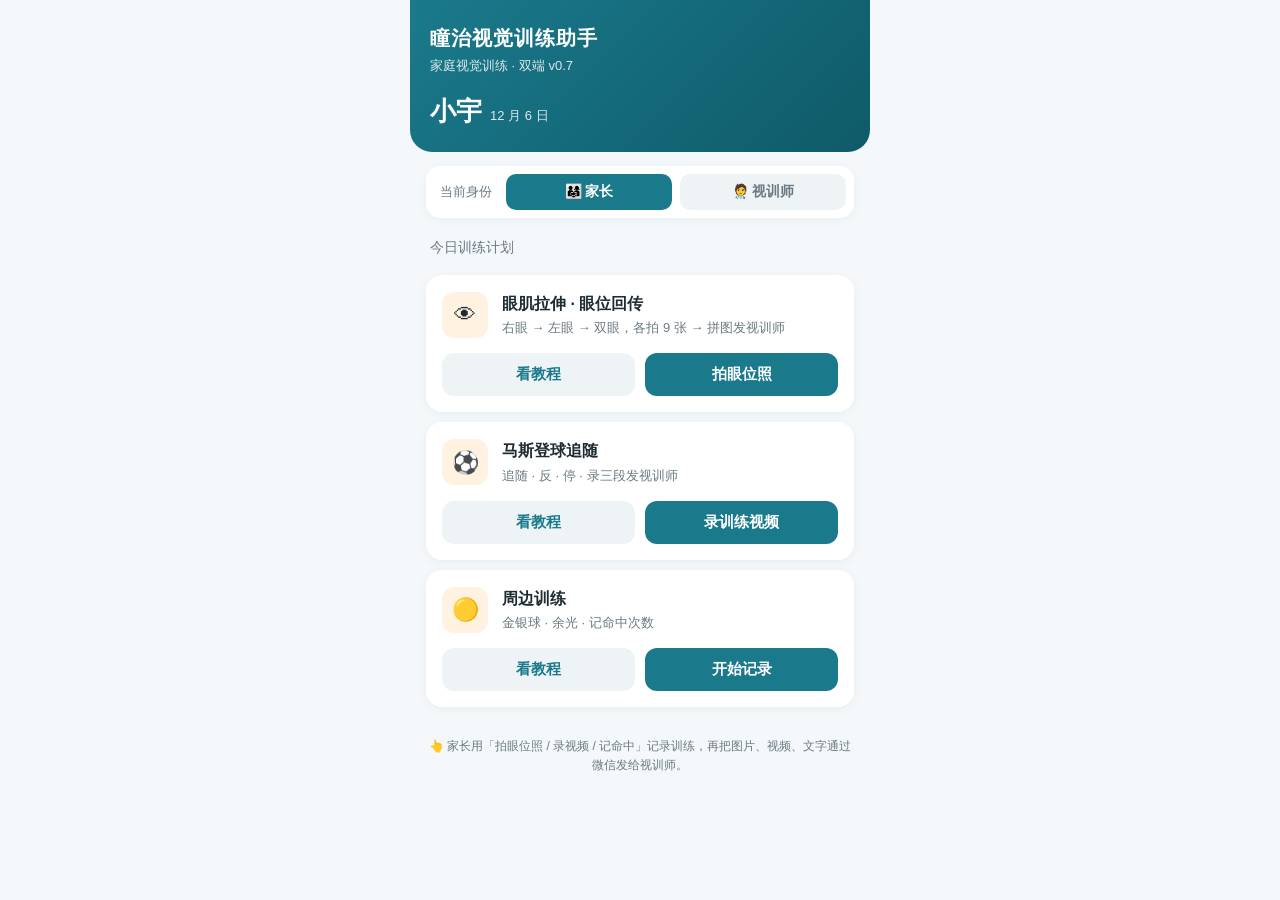
==== index.html @ 0cf76129 "改名：明眸训练 → 瞳治视觉训练助手" ====
<!DOCTYPE html>
<html lang="zh-CN">
<head>
<meta charset="UTF-8">
<meta name="viewport" content="width=device-width, initial-scale=1.0, viewport-fit=cover">
<title>瞳治视觉训练助手 · 家庭视觉训练</title>
<style>
  /* ============ 全局 ============ */
  :root{
    --bg:#f4f8fa; --card:#fff; --primary:#1a7a8c; --primary-dark:#0f5a68;
    --accent:#f2a33c; --success:#2e9e6b; --bad:#e05a4f; --text:#1f2d33;
    --muted:#6b7a82; --line:#e3ebef;
  }
  *{ box-sizing:border-box; -webkit-tap-highlight-color:transparent; }
  html,body{ margin:0; padding:0; }
  body{
    font-family:-apple-system,BlinkMacSystemFont,"PingFang SC","Microsoft YaHei","Segoe UI",sans-serif;
    background:var(--bg); color:var(--text); line-height:1.6;
  }
  #app{ max-width:460px; margin:0 auto; min-height:100vh; position:relative; background:var(--bg); }
  .screen{ display:none; padding:0 0 40px; }
  .screen.active{ display:block; animation:fadeIn .25s ease; }
  @keyframes fadeIn{ from{opacity:0; transform:translateY(6px);} to{opacity:1; transform:none;} }

  /* ============ 顶部栏 ============ */
  .topbar{
    background:linear-gradient(135deg,var(--primary),var(--primary-dark));
    color:#fff; padding:22px 20px 20px; border-radius:0 0 22px 22px;
  }
  .topbar .back{ display:inline-block; margin-bottom:10px; font-size:14px; opacity:.9; cursor:pointer; }
  .topbar .brand{ font-size:20px; font-weight:700; letter-spacing:1px; }
  .topbar .sub{ font-size:13px; opacity:.85; margin-top:2px; }
  .topbar .child{ margin-top:14px; display:flex; align-items:baseline; gap:8px; }
  .topbar .child .name{ font-size:26px; font-weight:700; }
  .topbar .child .date{ font-size:13px; opacity:.85; }

  /* ============ 计划卡片 ============ */
  .section-title{ padding:18px 20px 6px; font-size:14px; color:var(--muted); }
  .plan-card{
    background:var(--card); margin:10px 16px; border-radius:16px; padding:16px;
    box-shadow:0 2px 10px rgba(20,60,80,.06);
  }
  .plan-card .row1{ display:flex; align-items:center; gap:14px; }
  .plan-card .icon{
    width:46px; height:46px; border-radius:12px; background:#fff2e0;
    display:flex; align-items:center; justify-content:center; font-size:22px; flex-shrink:0;
  }
  .plan-card .info{ flex:1; }
  .plan-card .info .title{ font-size:16px; font-weight:600; }
  .plan-card .info .meta{ font-size:13px; color:var(--muted); margin-top:2px; }
  .tag-lock{ font-size:12px; color:var(--muted); }
  .plan-actions{ display:flex; gap:10px; margin-top:14px; }
  .pa-btn{ flex:1; border:none; border-radius:12px; padding:12px 0; font-size:15px; font-weight:600; cursor:pointer; }
  .pa-btn.ghost{ background:#eef4f6; color:var(--primary); }
  .pa-btn.primary{ background:var(--primary); color:#fff; }
  .pa-btn:active{ transform:scale(.98); }

  /* ============ 通用大按钮 ============ */
  .big-btn{
    display:block; width:calc(100% - 32px); margin:16px 16px 0;
    border:none; border-radius:16px; padding:16px; font-size:17px; font-weight:700; color:#fff;
    background:linear-gradient(135deg,var(--primary),var(--primary-dark)); cursor:pointer;
  }
  .big-btn:active{ transform:scale(.99); }
  .big-btn:disabled{ background:#c6d4da; }
  .big-btn.ghost{ background:#fff; color:var(--primary); border:1px solid var(--primary); }

  /* ============ 内容块 ============ */
  .block{ background:var(--card); margin:12px 16px; border-radius:16px; padding:16px 18px; box-shadow:0 2px 10px rgba(20,60,80,.06); }
  .block h3{ margin:0 0 10px; font-size:15px; }
  .block ol, .block ul{ margin:0; padding-left:20px; }
  .block li{ font-size:14px; margin-bottom:8px; }
  .block .tip{ font-size:13px; color:var(--muted); background:#f7fafb; border-radius:10px; padding:10px 12px; margin-top:8px; }

  /* ============ 阶段切换（单眼 / 双眼） ============ */
  .stage-tabs{ display:flex; gap:8px; padding:12px 16px 0; }
  .stage-tab{ flex:1; border:none; border-radius:12px; padding:11px 0; font-size:15px; font-weight:600; cursor:pointer; background:#eef4f6; color:var(--muted); }
  .stage-tab.active{ background:var(--primary); color:#fff; }

  /* ============ 拍照九宫格 ============ */
  .photo-grid{ display:grid; grid-template-columns:repeat(3,1fr); gap:8px; padding:0 16px; margin-top:12px; }
  .photo-cell{
    position:relative; aspect-ratio:1/1; border-radius:12px; border:2px dashed #c7d7dd;
    background:#fff; display:flex; align-items:center; justify-content:center; cursor:pointer; overflow:hidden;
  }
  .photo-grid.wide .photo-cell{ aspect-ratio:4/3; }   /* 双眼：长方形格子 */
  .photo-cell .pc-dir{
    position:absolute; top:0; left:0; right:0; z-index:2;
    background:rgba(26,122,140,.85); color:#fff; font-size:12px; font-weight:700; text-align:center; padding:3px 0;
  }
  .photo-cell .pc-body{ width:100%; height:100%; display:flex; flex-direction:column; align-items:center; justify-content:center; gap:2px; }
  .photo-cell .pc-add{ font-size:30px; color:var(--muted); }
  .photo-cell .pc-hint{ font-size:11px; color:var(--muted); }
  .photo-cell img{ position:absolute; inset:0; width:100%; height:100%; object-fit:cover; }
  .photo-cell.filled{ border-style:solid; border-color:var(--success); }

  .photo-status{ text-align:center; font-size:13px; color:var(--muted); margin-top:12px; }
  .clear-btn{ display:block; margin:8px auto 0; border:none; background:none; color:var(--muted); font-size:13px; cursor:pointer; text-decoration:underline; }

  /* ============ 结果页 ============ */
  .result-wrap{ padding:0 16px; }
  .result-img{ display:block; width:100%; border-radius:16px; box-shadow:0 4px 20px rgba(20,60,80,.15); }
  .result-hint{ margin:12px 16px 0; background:#fff7e8; border:1px solid var(--accent); color:#8a5a12; font-size:14px; font-weight:600; border-radius:12px; padding:12px 14px; text-align:center; }
  .share-row{ display:flex; gap:10px; padding:0 16px; margin-top:14px; }
  .share-btn{ flex:1; border:none; border-radius:14px; padding:14px 0; font-size:16px; font-weight:700; cursor:pointer; color:#fff; }
  .share-btn.save{ background:var(--success); }
  .share-btn.share{ background:var(--primary); }
  .share-btn:active{ transform:scale(.97); }

  .footnote{ text-align:center; font-size:12px; color:var(--muted); padding:20px 16px 0; }

  /* ============ 身份切换 ============ */
  .role-bar{ display:flex; align-items:center; gap:8px; margin:14px 16px 0; background:var(--card); border-radius:14px; padding:8px; box-shadow:0 2px 10px rgba(20,60,80,.06); }
  .role-bar .lbl{ font-size:13px; color:var(--muted); padding:0 6px; white-space:nowrap; }
  .role-bar button{ flex:1; border:none; border-radius:10px; padding:9px 0; font-size:14px; font-weight:600; cursor:pointer; background:#eef4f6; color:var(--muted); }
  .role-bar button.active{ background:var(--primary); color:#fff; }

  /* ============ 指导视频 ============ */
  .video-list{ display:flex; flex-direction:column; gap:10px; }
  .video-item{ border:1px solid var(--line); border-radius:12px; overflow:hidden; background:#fff; }
  .video-item video{ display:block; width:100%; max-height:240px; background:#000; }
  .video-item .v-meta{ display:flex; align-items:center; justify-content:space-between; gap:8px; padding:8px 12px; font-size:13px; color:var(--muted); }
  .video-item .v-meta span{ overflow:hidden; text-overflow:ellipsis; white-space:nowrap; }
  .video-item .v-del{ flex-shrink:0; border:none; background:none; color:var(--bad); cursor:pointer; font-size:13px; }
  .video-empty{ font-size:13px; color:var(--muted); text-align:center; padding:6px 0; }
  .video-add-row{ display:flex; gap:8px; margin-top:12px; }
  .small-btn{ flex:1; border:none; border-radius:12px; padding:11px 0; font-size:14px; font-weight:600; cursor:pointer; }
  .small-btn.ghost{ background:#eef4f6; color:var(--primary); }
  .small-btn.primary{ background:var(--primary); color:#fff; }
  .small-btn:active{ transform:scale(.98); }

  /* ============ 马斯登球 · 录训练视频 ============ */
  .rec-card{ background:var(--card); margin:12px 16px; border-radius:18px; padding:16px; box-shadow:0 2px 10px rgba(20,60,80,.06); }
  .rec-head{ display:flex; align-items:center; gap:10px; margin-bottom:4px; }
  .rec-num{ width:30px; height:30px; border-radius:50%; background:var(--primary); color:#fff; display:flex; align-items:center; justify-content:center; font-weight:700; font-size:15px; flex-shrink:0; }
  .rec-title{ font-size:17px; font-weight:700; }
  .rec-desc{ font-size:13px; color:var(--muted); margin-bottom:12px; padding-left:40px; }
  .rec-slot{ position:relative; border-radius:14px; overflow:hidden; min-height:170px; background:#eef4f6; display:flex; align-items:center; justify-content:center; }
  .rec-empty{ text-align:center; color:var(--muted); cursor:pointer; padding:28px 20px; width:100%; }
  .rec-empty .ic{ font-size:40px; line-height:1; }
  .rec-empty .t{ font-size:14px; font-weight:600; color:var(--primary); margin-top:8px; }
  .rec-slot video{ display:block; width:100%; max-height:250px; background:#000; }
  .rec-actions{ display:flex; gap:8px; margin-top:10px; }
  .rec-re, .rec-save{ flex:1; border:1px solid var(--line); background:#fff; color:var(--primary); border-radius:12px; padding:10px 0; font-size:14px; font-weight:600; cursor:pointer; }
  .rec-save{ color:var(--success); border-color:var(--success); }

  /* ============ 周边训练 · 记录 ============ */
  .per-date{ text-align:center; padding:18px 16px 2px; display:flex; flex-direction:column; align-items:center; gap:6px; }
  .per-date label{ font-size:13px; color:var(--muted); }
  .per-date-input{ border:1px solid var(--line); border-radius:12px; padding:10px 14px; font-size:15px; color:var(--text); background:var(--card); text-align:center; }
  .per-stats{ display:flex; gap:10px; padding:10px 16px 0; }
  .per-stats > div{ flex:1; background:var(--card); border-radius:16px; padding:18px 8px; text-align:center; box-shadow:0 2px 10px rgba(20,60,80,.06); }
  .per-num{ font-size:38px; font-weight:800; line-height:1.1; }
  .per-hit .per-num{ color:var(--success); }
  .per-total .per-num{ color:var(--primary); }
  .per-rate .per-num{ color:var(--accent); }
  .per-label{ font-size:12px; color:var(--muted); margin-top:4px; }
  .per-btns{ display:flex; gap:10px; padding:0 16px; margin-top:14px; }
  .per-btn{ flex:1; border:none; border-radius:16px; padding:18px 0; font-size:18px; font-weight:700; color:#fff; cursor:pointer; }
  .per-btn.hit{ background:var(--success); }
  .per-btn.miss{ background:var(--bad); }
  .per-btn:active{ transform:scale(.98); }
  .per-actions{ display:flex; justify-content:center; gap:24px; margin-top:14px; }
  .per-actions button{ border:none; background:none; color:var(--muted); font-size:14px; cursor:pointer; text-decoration:underline; }

  /* ============ 视训师端 ============ */
  .empty-hint{ text-align:center; font-size:13px; color:var(--muted); padding:20px 16px; }
  .chev{ font-size:22px; color:var(--muted); }
  .rx-check{ display:flex; align-items:center; gap:8px; font-size:15px; font-weight:600; cursor:pointer; }
  .rx-check input{ width:18px; height:18px; }
  .rx-param{ width:100%; margin-top:10px; border:1px solid var(--line); border-radius:10px; padding:10px 12px; font-size:14px; color:var(--text); background:#f7fafb; }
  .rx-note{ width:100%; min-height:70px; border:1px solid var(--line); border-radius:10px; padding:10px 12px; font-size:14px; color:var(--text); background:#f7fafb; resize:vertical; font-family:inherit; }
  .rx-preview{ white-space:pre-wrap; font-size:14px; line-height:1.7; background:#f7fafb; border-radius:10px; padding:12px; color:var(--text); }
</style>
</head>
<body>
<div id="app">

  <!-- ========== 1. 首页 / 今日计划 ========== -->
  <section id="screen-home" class="screen active">
    <div class="topbar">
      <div class="brand">瞳治视觉训练助手</div>
      <div class="sub">家庭视觉训练 · 双端 v0.7</div>
      <div class="child">
        <span class="name" id="childName">小宇</span>
        <span class="date" id="todayDate"></span>
      </div>
    </div>

    <div class="role-bar">
      <span class="lbl">当前身份</span>
      <button data-role="parent" class="active">👨‍👩‍👧 家长</button>
      <button data-role="trainer">🧑‍⚕️ 视训师</button>
    </div>

    <div id="parentHome">
      <div class="section-title">今日训练计划</div>

    <div class="plan-card">
      <div class="row1">
        <div class="icon">👁</div>
        <div class="info">
          <div class="title">眼肌拉伸 · 眼位回传</div>
          <div class="meta">右眼 → 左眼 → 双眼，各拍 9 张 → 拼图发视训师</div>
        </div>
      </div>
      <div class="plan-actions">
        <button class="pa-btn ghost" id="goTutorial">看教程</button>
        <button class="pa-btn primary" id="goPhoto">拍眼位照</button>
      </div>
    </div>

    <div class="plan-card">
      <div class="row1">
        <div class="icon">⚽</div>
        <div class="info">
          <div class="title">马斯登球追随</div>
          <div class="meta">追随 · 反 · 停 · 录三段发视训师</div>
        </div>
      </div>
      <div class="plan-actions">
        <button class="pa-btn ghost" id="goMarsdenTutorial">看教程</button>
        <button class="pa-btn primary" id="goMarsdenRecord">录训练视频</button>
      </div>
    </div>

    <div class="plan-card">
      <div class="row1">
        <div class="icon">🟡</div>
        <div class="info">
          <div class="title">周边训练</div>
          <div class="meta">金银球 · 余光 · 记命中次数</div>
        </div>
      </div>
      <div class="plan-actions">
        <button class="pa-btn ghost" id="goPeripheralTutorial">看教程</button>
        <button class="pa-btn primary" id="goPeripheralRecord">开始记录</button>
      </div>
    </div>

    <div class="footnote">👆 家长用「拍眼位照 / 录视频 / 记命中」记录训练，再把图片、视频、文字通过微信发给视训师。</div>
    </div>

    <div id="trainerHome" style="display:none">
      <div class="section-title">我的孩子</div>
      <div id="childrenList"></div>
      <button class="big-btn" id="addChildBtn">＋ 添加孩子</button>
      <div class="footnote">指导视频在各训练项目的「看教程」里上传（仅本机演示）；家长的回传内容目前通过微信发送，这里暂不支持在线查看。</div>
    </div>
  </section>

  <!-- ========== 2. 图文教程页 ========== -->
  <section id="screen-tutorial" class="screen">
    <div class="topbar">
      <div class="back" onclick="showScreen('screen-home')">← 返回</div>
      <div class="brand">眼肌拉伸 · 图文教程</div>
      <div class="sub">家长自己带练，跟着做就行</div>
    </div>

    <div class="block">
      <h3>🎯 准备工具</h3>
      <ul>
        <li>一个注视物：<b>沃夫棒最佳</b>（也可用铅笔、棒棒糖代替）</li>
        <li>孩子坐在椅子上，一只手放在耳朵上（固定头部）</li>
      </ul>
    </div>

    <div class="block">
      <h3>📋 怎么练</h3>
      <ol>
        <li>家长拿注视物，从近处<b>慢慢向外移</b>，找到孩子<b>能看到的最远位置（极限）</b></li>
        <li>让孩子盯住注视物 <b>5 秒</b>，再用食指<b>点击</b>它</li>
        <li>8 个方位：上 → 下 → 左 → 右 → 左上 → 左下 → 右上 → 右下</li>
        <li>另加「<b>正视</b>」：眼睛自然看<b>正前方</b>（这张是基准）</li>
      </ol>
    </div>

    <div class="block">
      <h3>📷 怎么拍眼位照（右眼 → 左眼 → 双眼）</h3>
      <ol>
        <li><b>右眼</b>：遮住左眼，孩子看 8 个方位各拍一张 + 正视 1 张 = <b>9 张</b></li>
        <li><b>左眼</b>：遮住右眼，同样拍 <b>9 张</b></li>
        <li><b>双眼</b>：双眼一起看，同样拍 <b>9 张</b></li>
        <li>每个方位：让孩子<b>看向该方向的最远处</b>（眼珠转到极限），家长从<b>正前方</b>拍一张能看清眼睛的照片</li>
        <li>三组各自拍满 9 张 → 分别生成一张图 → 发给视训师</li>
      </ol>
      <div class="tip">🧭 方位以<b>孩子</b>的左右为准（不是拿手机的你的左右）。</div>
    </div>

    <div class="block">
      <h3>⚠️ 顺序提示</h3>
      <ul>
        <li>顺序：<b>右眼 → 左眼 → 双眼</b></li>
        <li>单眼时遮住另一只眼</li>
      </ul>
    </div>

    <div class="block video-block" data-section="eye">
      <h3>🎬 指导视频</h3>
      <div class="video-list"></div>
      <div class="video-empty">视训师还没有上传指导视频</div>
      <div class="video-add-row" style="display:none">
        <button class="small-btn ghost js-video-url">🔗 粘贴视频链接</button>
        <button class="small-btn primary js-video-file">📁 上传本地视频</button>
      </div>
      <div class="tip video-tip"></div>
    </div>

    <button class="big-btn" id="goPhotoFromTutorial">去拍眼位照</button>
  </section>

  <!-- ========== 3. 拍照页 ========== -->
  <section id="screen-photo" class="screen">
    <div class="topbar">
      <div class="back" onclick="showScreen('screen-home')">← 返回</div>
      <div class="brand">拍眼位照</div>
      <div class="sub">右眼 → 左眼 → 双眼，各拍 9 张</div>
    </div>

    <div class="stage-tabs">
      <button class="stage-tab active" data-stage="right">① 右眼</button>
      <button class="stage-tab" data-stage="left">② 左眼</button>
      <button class="stage-tab" data-stage="double">③ 双眼</button>
    </div>

    <div class="photo-grid square" id="photoGrid"></div>
    <div class="photo-status" id="photoStatus">右眼：已拍 0 / 9</div>
    <button class="clear-btn" id="clearBtn">清空本组重拍</button>
    <button class="big-btn" id="genBtn" disabled>生成右眼眼位图</button>
    <div class="footnote">点格子拍照或从相册选图；点已拍的照片可重拍。</div>
  </section>

  <!-- ========== 4. 结果页 ========== -->
  <section id="screen-result" class="screen">
    <div class="topbar">
      <div class="back" onclick="showScreen('screen-photo')">← 返回重拍</div>
      <div class="brand" id="resultTitle">眼位图已生成</div>
      <div class="sub">保存后微信发给视训师</div>
    </div>
    <div class="result-wrap">
      <img class="result-img" id="resultImg" alt="眼位图">
    </div>
    <div class="result-hint" id="resultHint"></div>
    <div class="share-row" id="shareRow">
      <button class="share-btn save" id="saveBtn">保存图片</button>
      <button class="share-btn share" id="shareBtn">分享给视训师</button>
    </div>
    <button class="big-btn ghost" id="backHomeFromResult">返回今日计划</button>
    <div class="footnote" id="resultFootnote"></div>
  </section>

  <!-- ========== 5. 马斯登球 · 图文教程 ========== -->
  <section id="screen-marsden-tutorial" class="screen">
    <div class="topbar">
      <div class="back" onclick="showScreen('screen-home')">← 返回</div>
      <div class="brand">马斯登球追随 · 图文教程</div>
      <div class="sub">家长甩球，孩子练眼</div>
    </div>

    <div class="block">
      <h3>🎯 准备</h3>
      <ul>
        <li>马斯登球挂起来，高度<b>正好在孩子眼睛</b>的高度</li>
        <li>家长站球旁，<b>摆动球</b>，让它左右/前后晃</li>
      </ul>
    </div>

    <div class="block">
      <h3>📋 三个口令</h3>
      <ol>
        <li><b>追随</b>：头不动，眼睛追随球的运动</li>
        <li><b>反</b>：眼球运动方向与球<b>相反</b></li>
        <li><b>停</b>：眼睛看到哪，喊「停」，就停在那里</li>
      </ol>
      <div class="tip">🔔 附加：每次球到顶端、马上摆下来时，<b>孩子喊「到」</b>。</div>
    </div>

    <div class="block">
      <h3>📷 要录的三段小视频</h3>
      <ol>
        <li><b>跟随眼动</b>：家长摆球，孩子眼睛追随球动，录一小段</li>
        <li><b>反眼动</b>：家长摆球，孩子眼球向反方向动，录一小段</li>
        <li><b>喊停</b>：家长突然喊「停」，录孩子眼球停住的状态</li>
      </ol>
      <div class="tip">每段十几秒即可；录完三小段，一起「上传给视训师」。</div>
    </div>

    <div class="block video-block" data-section="marsden">
      <h3>🎬 指导视频</h3>
      <div class="video-list"></div>
      <div class="video-empty">视训师还没有上传指导视频</div>
      <div class="video-add-row" style="display:none">
        <button class="small-btn ghost js-video-url">🔗 粘贴视频链接</button>
        <button class="small-btn primary js-video-file">📁 上传本地视频</button>
      </div>
      <div class="tip video-tip"></div>
    </div>

    <button class="big-btn" id="goMarsdenRecordFromTutorial">去录训练视频</button>
  </section>

  <!-- ========== 6. 马斯登球 · 录训练视频 ========== -->
  <section id="screen-marsden-record" class="screen">
    <div class="topbar">
      <div class="back" onclick="showScreen('screen-home')">← 返回</div>
      <div class="brand">马斯登球 · 录训练视频</div>
      <div class="sub">录三段小视频 → 上传给视训师</div>
    </div>

    <div class="section-title">按三个口令，各录一小段</div>

    <div id="marsdenSlots"></div>

    <button class="big-btn" id="uploadMarsdenBtn" disabled>上传给视训师</button>
    <div class="footnote">若微信提示「分享失败」：用每段视频下方的「💾 保存」存到手机，再打开微信手动发给视训师。</div>
  </section>

  <!-- ========== 7. 周边训练 · 图文教程 ========== -->
  <section id="screen-peripheral-tutorial" class="screen">
    <div class="topbar">
      <div class="back" onclick="showScreen('screen-home')">← 返回</div>
      <div class="brand">周边训练 · 图文教程</div>
      <div class="sub">金银两球 · 练余光</div>
    </div>

    <div class="block">
      <h3>🎯 准备</h3>
      <ul>
        <li>金银两球（一金一银），家长<b>两手各拿一个</b></li>
        <li>在孩子眼前<b>不规则运动</b></li>
      </ul>
    </div>

    <div class="block">
      <h3>📋 怎么练</h3>
      <ol>
        <li>让孩子先<b>看金球</b>，然后停下</li>
        <li>让孩子用<b>余光</b>去点银球，金银换着来</li>
        <li>点中一次，就在记录页点「命中 +1」</li>
      </ol>
      <div class="tip">🔑 命中次数，就是训练师判断「周边视野有没有进步」的关键数据。</div>
    </div>

    <div class="block">
      <h3>📊 怎么记录</h3>
      <ol>
        <li>孩子点中 → 点「✅ 命中 +1」</li>
        <li>没点中 → 点「❌ 未中 +1」</li>
        <li>练完点「分享给视训师」，记录会自动带上<b>今天日期</b></li>
      </ol>
    </div>

    <div class="block video-block" data-section="peripheral">
      <h3>🎬 指导视频</h3>
      <div class="video-list"></div>
      <div class="video-empty">视训师还没有上传指导视频</div>
      <div class="video-add-row" style="display:none">
        <button class="small-btn ghost js-video-url">🔗 粘贴视频链接</button>
        <button class="small-btn primary js-video-file">📁 上传本地视频</button>
      </div>
      <div class="tip video-tip"></div>
    </div>

    <button class="big-btn" id="goPeripheralRecordFromTutorial">去记录</button>
  </section>

  <!-- ========== 8. 周边训练 · 记录 ========== -->
  <section id="screen-peripheral-record" class="screen">
    <div class="topbar">
      <div class="back" onclick="showScreen('screen-home')">← 返回</div>
      <div class="brand">周边训练 · 记录</div>
      <div class="sub">记命中次数</div>
    </div>

    <div class="per-date">
      <label>训练日期</label>
      <input type="date" id="perDateInput" class="per-date-input">
    </div>

    <div class="per-stats">
      <div class="per-hit">
        <div class="per-num" id="perHits">0</div>
        <div class="per-label">命中次数</div>
      </div>
      <div class="per-total">
        <div class="per-num" id="perTotal">0</div>
        <div class="per-label">总次数</div>
      </div>
      <div class="per-rate">
        <div class="per-num" id="perRate">—</div>
        <div class="per-label">命中率</div>
      </div>
    </div>

    <div class="per-btns">
      <button class="per-btn hit" id="perHitBtn">✅ 命中 +1</button>
      <button class="per-btn miss" id="perMissBtn">❌ 未中 +1</button>
    </div>

    <div class="per-actions">
      <button id="perUndoBtn">↩ 撤销上一步</button>
      <button id="perClearBtn">🔄 清零</button>
    </div>

    <button class="big-btn" id="sharePerBtn" disabled>分享记录给视训师</button>
    <button class="big-btn ghost" id="copyPerBtn" disabled>📋 复制记录</button>
    <div class="footnote">每天的记录分开保存；选日期可补记或查看过去某天。</div>
  </section>

  <!-- ========== 9. 视训师 · 孩子档案 ========== -->
  <section id="screen-trainer-child" class="screen">
    <div class="topbar">
      <div class="back" onclick="showScreen('screen-home')">← 返回</div>
      <div class="brand" id="childProfileName">孩子档案</div>
      <div class="sub" id="childProfileNote"></div>
    </div>

    <div class="section-title">训练处方</div>
    <div id="rxList"></div>

    <button class="big-btn" id="newRxBtn">＋ 新建处方</button>

    <div class="block">
      <h3>📥 家长回传</h3>
      <div class="tip">眼位图 / 训练视频 / 命中记录——当前版本家长通过微信直接发给你，这里暂不支持在线查看。</div>
    </div>
  </section>

  <!-- ========== 10. 视训师 · 新建处方 ========== -->
  <section id="screen-trainer-prescription" class="screen">
    <div class="topbar">
      <div class="back" onclick="showScreen('screen-trainer-child')">← 返回</div>
      <div class="brand">新建处方</div>
      <div class="sub" id="rxChildLabel"></div>
    </div>

    <div class="section-title">选择训练项目</div>
    <div id="rxProjects"></div>

    <div class="block">
      <h3>📝 注意事项</h3>
      <textarea id="rxNote" class="rx-note" placeholder="如：单眼时遮另一只眼；练完拍照回传…"></textarea>
    </div>

    <button class="big-btn" id="genRxBtn">生成处方卡</button>

    <div class="block" id="rxPreviewBlock" style="display:none">
      <h3>📄 处方卡预览</h3>
      <div class="rx-preview" id="rxPreview"></div>
    </div>

    <div class="share-row">
      <button class="share-btn save" id="shareRxBtn" style="display:none">分享给家长</button>
      <button class="share-btn share" id="copyRxBtn" style="display:none">复制</button>
    </div>
    <button class="big-btn ghost" id="saveRxBtn" style="display:none">保存到档案</button>
  </section>

</div>

<input type="file" id="fileInput" accept="image/*" style="position:absolute; left:-9999px; width:1px; height:1px;">
<input type="file" id="videoInput" accept="video/*" style="position:absolute; left:-9999px; width:1px; height:1px;">
<input type="file" id="marsdenVideoInput" accept="video/*" style="position:absolute; left:-9999px; width:1px; height:1px;">

<script>
/* =====================================================================
 *  瞳治视觉训练助手 · 家庭视觉训练 v0.7 —— 方案 A（零后端）
 *  九个方位（8 方位 + 正视），顺序：右眼 → 左眼 → 双眼
 *    右眼 / 左眼 = 正方形格子 → 拼成大正方形
 *    双眼 = 长方形格子 → 拼成大长方形
 * ===================================================================== */

const CHILD_NAME = '小宇';

/* 九个方位，以及各自在 3×3 九宫格里的位置（col/row 从 0 起） */
const DIRS = [
  { name:'上',   col:1, row:0 },
  { name:'下',   col:1, row:2 },
  { name:'左',   col:0, row:1 },
  { name:'右',   col:2, row:1 },
  { name:'左上', col:0, row:0 },
  { name:'左下', col:0, row:2 },
  { name:'右上', col:2, row:0 },
  { name:'右下', col:2, row:2 },
  { name:'正视', col:1, row:1 },
];

/* 三个阶段：右眼 / 左眼（正方形格）、双眼（长方形格，比单眼宽） */
const STAGES = [
  { id:'right',  label:'右眼', cellW:560, cellH:560 },
  { id:'left',   label:'左眼', cellW:560, cellH:560 },
  { id:'double', label:'双眼', cellW:560, cellH:420 },
];

let stage = 'right';
const photos = {};                          // photos[阶段][方位] = {url,file}，按需创建
let pendingDir = null;

const $ = id => document.getElementById(id);
function showScreen(id){
  document.querySelectorAll('.screen').forEach(s => s.classList.remove('active'));
  $(id).classList.add('active');
  window.scrollTo(0,0);
}
function stageCfg(){ return STAGES.find(s => s.id === stage); }
function stageLabel(){ return stageCfg().label; }
function curPhotos(){ return photos[stage] || (photos[stage] = {}); }

/* ---------- 拍照九宫格 ---------- */
function buildGrid(){
  const grid = $('photoGrid');
  grid.className = 'photo-grid ' + (stage === 'double' ? 'wide' : 'square');
  grid.innerHTML = '';
  DIRS.forEach(d => {
    const cell = document.createElement('div');
    cell.className = 'photo-cell';
    cell.style.gridColumn = d.col + 1;
    cell.style.gridRow    = d.row + 1;
    cell.innerHTML = '<div class="pc-dir">' + d.name + '</div>' +
                     '<div class="pc-body"><span class="pc-add">📷</span><span class="pc-hint">拍照</span></div>';
    cell.addEventListener('click', () => pickPhoto(d.name));
    grid.appendChild(cell);
  });
  DIRS.forEach(d => { if(curPhotos()[d.name]) renderThumb(d.name); });
  refreshStatus();
}

function findCell(dir){
  const cells = $('photoGrid').querySelectorAll('.photo-cell');
  return [...cells].find(c => c.querySelector('.pc-dir') && c.querySelector('.pc-dir').textContent === dir);
}

function renderThumb(dir){
  const cell = findCell(dir);
  const p = curPhotos()[dir];
  if(cell && p){
    cell.classList.add('filled');
    cell.innerHTML = '<div class="pc-dir">' + dir + '</div><img src="' + p.url + '" alt="' + dir + '">';
  }
}

function pickPhoto(dir){
  pendingDir = dir;
  const input = $('fileInput');
  input.value = '';                 // 清空，允许重选同一张照片
  input.click();
}

$('fileInput').addEventListener('change', () => {
  const f = $('fileInput').files[0];
  if(!f || !pendingDir) return;
  const dir = pendingDir;
  const p = curPhotos();
  const old = p[dir];
  if(old && old.url) URL.revokeObjectURL(old.url);
  p[dir] = { url: URL.createObjectURL(f), file: f };
  renderThumb(dir);
  refreshStatus();
});

function refreshStatus(){
  const n = DIRS.filter(d => curPhotos()[d.name]).length;
  const left = 9 - n;
  $('photoStatus').textContent = stageLabel() + '：已拍 ' + n + ' / 9' + (n < 9 ? '（还差 ' + left + ' 张）' : '，可以生成啦');
  $('genBtn').disabled = n < 9;      // 拍满 9 张才能生成：缺方位的眼位图对视训师没诊断价值
  $('genBtn').textContent = '生成' + stageLabel() + '眼位图';
}

function clearAll(){
  Object.values(curPhotos()).forEach(p => { if(p.url) URL.revokeObjectURL(p.url); });
  photos[stage] = {};
  buildGrid();
}

/* ---------- 拼图 ---------- */
function loadImage(src){
  return new Promise((res, rej) => { const im = new Image(); im.onload = () => res(im); im.onerror = rej; im.src = src; });
}
function canvasToBlob(canvas){
  return new Promise(res => canvas.toBlob(res, 'image/png'));
}
function todayStrCN(){
  const d = new Date();
  return d.getFullYear() + '-' + (d.getMonth()+1) + '-' + d.getDate();
}

async function generate(){
  const cfg = stageCfg();
  const CELL = cfg.cellW, CELLH = cfg.cellH;
  const LABEL = 28, GAP = 8, PAD = 20, TITLE = 40;
  const gw = PAD*2 + CELL*3 + GAP*2;
  const gh = TITLE + PAD*2 + CELLH*3 + GAP*2;

  const canvas = document.createElement('canvas');
  canvas.width = gw; canvas.height = gh;
  const ctx = canvas.getContext('2d');
  ctx.fillStyle = '#ffffff'; ctx.fillRect(0, 0, gw, gh);

  // 顶部标题条
  ctx.fillStyle = '#1a7a8c'; ctx.fillRect(0, 0, gw, TITLE);
  ctx.fillStyle = '#ffffff';
  ctx.font = 'bold 22px "PingFang SC","Microsoft YaHei",sans-serif';
  ctx.textAlign = 'center'; ctx.textBaseline = 'middle';
  ctx.fillText(CHILD_NAME + ' · 眼肌拉伸 · ' + stageLabel() + ' · ' + todayStrCN(), gw/2, TITLE/2);

  for(const d of DIRS){
    const x = PAD + d.col*(CELL+GAP);
    const y = TITLE + PAD + d.row*(CELLH+GAP);
    // 方位标签条
    ctx.fillStyle = '#1a7a8c'; ctx.fillRect(x, y, CELL, LABEL);
    ctx.fillStyle = '#ffffff';
    ctx.font = 'bold 16px "PingFang SC","Microsoft YaHei",sans-serif';
    ctx.fillText(d.name, x + CELL/2, y + LABEL/2);
    // 照片（cover 裁切填满标签下方区域）
    const imgY = y + LABEL, imgH = CELLH - LABEL;
    const p = curPhotos()[d.name];
    if(p){
      const im = await loadImage(p.url);
      const s = Math.max(CELL/im.width, imgH/im.height);
      const w = im.width*s, h = im.height*s;
      ctx.drawImage(im, x + (CELL-w)/2, imgY + (imgH-h)/2, w, h);
    } else {
      ctx.fillStyle = '#eef4f6'; ctx.fillRect(x, imgY, CELL, imgH);
      ctx.fillStyle = '#9aa7ad'; ctx.fillText('缺', x + CELL/2, imgY + imgH/2);
    }
  }

  return canvas;
}

const inWeChat = /MicroMessenger/i.test(navigator.userAgent);
function prepareResult(){
  if(inWeChat){
    $('resultHint').textContent = '微信里点按钮保存/分享多半失效，最稳做法：长按上方图片 → 保存到相册 → 再发到聊天给视训师。';
    $('shareRow').style.display = 'none';
    $('resultFootnote').textContent = '保存后打开微信，把图片发给视训师即可。';
  } else {
    $('resultHint').textContent = '可点下方按钮保存/分享，也可以长按上方图片保存到相册。';
    $('shareRow').style.display = 'flex';
    $('resultFootnote').textContent = '在微信里打开时，请改用「长按图片保存」。';
  }
}
let resultDataURL = '';
let resultBlob = null;
async function doGenerate(){
  const btn = $('genBtn');
  btn.disabled = true; btn.textContent = '生成中…';
  try{
    const canvas = await generate();
    resultDataURL = canvas.toDataURL('image/png');
    resultBlob = await canvasToBlob(canvas);
    $('resultImg').src = resultDataURL;
    $('resultTitle').textContent = stageLabel() + '眼位图已生成';
    prepareResult();
    showScreen('screen-result');
  }catch(e){
    alert('生成失败，请重试');
  }finally{
    btn.disabled = false; btn.textContent = '生成' + stageLabel() + '眼位图';
  }
}

function doSave(){
  const a = document.createElement('a');
  a.href = resultDataURL;
  a.download = '眼位图_' + stageLabel() + '_' + todayStrCN() + '.png';
  document.body.appendChild(a); a.click(); a.remove();
}

function doShare(){
  if(!navigator.share){
    alert('当前浏览器不支持直接分享，请长按图片保存后微信发送。');
    return;
  }
  const file = new File([resultBlob], '眼位图_' + stageLabel() + '_' + todayStrCN() + '.png', { type:'image/png' });
  navigator.share({ files:[file], title:'眼肌拉伸 ' + stageLabel() + '眼位图' }).catch(()=>{});
}

/* ---------- 首页 ---------- */
function refreshPlan(){
  const d = new Date();
  $('todayDate').textContent = (d.getMonth()+1) + ' 月 ' + d.getDate() + ' 日';
  $('childName').textContent = CHILD_NAME;
}

/* ---------- 事件绑定 ---------- */
$('goTutorial').addEventListener('click', () => showScreen('screen-tutorial'));
$('goPhoto').addEventListener('click', () => showScreen('screen-photo'));
$('goPhotoFromTutorial').addEventListener('click', () => showScreen('screen-photo'));
$('genBtn').addEventListener('click', doGenerate);
$('saveBtn').addEventListener('click', doSave);
$('shareBtn').addEventListener('click', doShare);
$('clearBtn').addEventListener('click', clearAll);
$('backHomeFromResult').addEventListener('click', () => showScreen('screen-home'));

document.querySelectorAll('.stage-tab').forEach(btn => {
  btn.addEventListener('click', () => {
    stage = btn.dataset.stage;
    document.querySelectorAll('.stage-tab').forEach(b => b.classList.toggle('active', b === btn));
    buildGrid();
  });
});

/* ---------- 身份切换：家长（TOC）/ 视训师（TOB） ---------- */
function esc(s){ return String(s).replace(/[&<>"']/g, c => ({'&':'&amp;','<':'&lt;','>':'&gt;','"':'&quot;',"'":'&#39;'}[c])); }
function lsGet(k, d){ try{ const v = localStorage.getItem(k); return v === null ? d : v; }catch(e){ return d; } }
function lsSet(k, v){ try{ localStorage.setItem(k, v); }catch(e){} }

let role = lsGet('role', 'parent');
function setRole(r){
  role = r;
  lsSet('role', r);
  document.querySelectorAll('.role-bar button').forEach(b => b.classList.toggle('active', b.dataset.role === r));
  $('parentHome').style.display = (r === 'parent') ? 'block' : 'none';
  $('trainerHome').style.display = (r === 'trainer') ? 'block' : 'none';
  if(r === 'trainer') renderChildren();
  renderVideos();
}
function initRole(){
  document.querySelectorAll('.role-bar button').forEach(b => b.classList.toggle('active', b.dataset.role === role));
  $('parentHome').style.display = (role === 'parent') ? 'block' : 'none';
  $('trainerHome').style.display = (role === 'trainer') ? 'block' : 'none';
}
document.querySelectorAll('.role-bar button').forEach(b => {
  b.addEventListener('click', () => setRole(b.dataset.role));
});

/* ---------- 指导视频：零后端（本地 IndexedDB + 视频直链） ----------
 *  训练师（TOB）能「添加/删除」；家长（TOC）只能「查看/播放」。
 *  本地视频存 IndexedDB，仅本机浏览器有效；「视频链接」存 localStorage，
 *  家长在别的设备也能播（视频实际存在外部链接）。真跨设备上传 → 方案 B。 */
let liveUrls = [];
function openVideoDb(){
  if(!('indexedDB' in window)) return Promise.reject(new Error('no idb'));
  return new Promise((res, rej) => {
    const req = indexedDB.open('tongzhi_videos', 1);
    req.onupgradeneeded = e => {
      const db = e.target.result;
      if(!db.objectStoreNames.contains('videos')) db.createObjectStore('videos', { keyPath:'id', autoIncrement:true });
    };
    req.onsuccess = e => res(e.target.result);
    req.onerror = () => rej(req.error);
  });
}
async function dbGetVideos(){
  try{
    const db = await openVideoDb();
    if(!db) return [];
    return await new Promise((res, rej) => {
      const tx = db.transaction('videos','readonly');
      const rq = tx.objectStore('videos').getAll();
      rq.onsuccess = () => res(rq.result || []);
      rq.onerror = () => rej(rq.error);
    });
  }catch(e){ return []; }
}
async function dbAddVideo(name, blob, section){
  try{
    const db = await openVideoDb();
    await new Promise((res, rej) => {
      const tx = db.transaction('videos','readwrite');
      tx.objectStore('videos').add({ name, blob, ts:Date.now(), section });
      tx.oncomplete = () => res();
      tx.onerror = () => rej(tx.error);
    });
    return true;
  }catch(e){ alert('本机浏览器不支持存视频，请改用「粘贴视频链接」。'); return false; }
}
async function dbDeleteVideo(id){
  try{
    const db = await openVideoDb();
    await new Promise((res, rej) => {
      const tx = db.transaction('videos','readwrite');
      tx.objectStore('videos').delete(id);
      tx.oncomplete = () => res();
      tx.onerror = () => rej(tx.error);
    });
  }catch(e){}
}
function getUrlVideos(){ try{ return JSON.parse(lsGet('videoUrls','[]')); }catch(e){ return []; } }
function addUrlVideo(name, url, section){ const l = getUrlVideos(); l.push({ id:'u' + Date.now() + Math.random().toString(36).slice(2,6), name, url, ts:Date.now(), section }); lsSet('videoUrls', JSON.stringify(l)); }
function delUrlVideo(id){ lsSet('videoUrls', JSON.stringify(getUrlVideos().filter(v => v.id !== id))); }

async function renderVideos(){
  liveUrls.forEach(u => URL.revokeObjectURL(u)); liveUrls = [];
  const local = await dbGetVideos();
  const urls = getUrlVideos();
  const isTrainer = role === 'trainer';

  document.querySelectorAll('.video-block').forEach(block => {
    const section = block.dataset.section;
    const loc = local.filter(v => v.section === section);
    const ur = urls.filter(v => v.section === section);
    const hasAny = loc.length + ur.length > 0;

    block.querySelector('.video-empty').style.display = hasAny ? 'none' : 'block';
    block.querySelector('.video-add-row').style.display = isTrainer ? 'flex' : 'none';
    block.querySelector('.video-tip').textContent = isTrainer
      ? '零后端演示：本地视频只存本机浏览器；粘贴的「视频链接」家长可在别的设备看到。'
      : '点开视频跟着练；视频由视训师上传。';

    const delBtn = (kind, id) => isTrainer ? '<button class="v-del" data-kind="' + kind + '" data-id="' + id + '">删除</button>' : '';
    let html = '';
    loc.forEach(v => {
      const u = URL.createObjectURL(v.blob); liveUrls.push(u);
      html += '<div class="video-item"><video controls playsinline preload="metadata" src="' + u + '"></video>' +
        '<div class="v-meta"><span>' + esc(v.name || '本地视频') + '</span>' + delBtn('local', v.id) + '</div></div>';
    });
    ur.forEach(v => {
      html += '<div class="video-item"><video controls playsinline preload="metadata" src="' + esc(v.url) + '"></video>' +
        '<div class="v-meta"><span>' + esc(v.name || '链接视频') + '</span>' + delBtn('url', v.id) + '</div></div>';
    });
    block.querySelector('.video-list').innerHTML = html;
  });
}

/* 指导视频相关点击用事件委托，一处处理所有教程页 */
let pendingVideoSection = 'eye';
document.addEventListener('click', e => {
  const del = e.target.closest('.v-del');
  if(del){
    const kind = del.dataset.kind, id = del.dataset.id;
    (async () => { if(kind === 'local') await dbDeleteVideo(Number(id)); else delUrlVideo(id); renderVideos(); })();
    return;
  }
  const fb = e.target.closest('.js-video-file');
  if(fb){
    const block = fb.closest('.video-block');
    pendingVideoSection = block ? block.dataset.section : 'eye';
    $('videoInput').click();
    return;
  }
  if(e.target.closest('.js-video-url')){
    const block = e.target.closest('.video-block');
    const section = block ? block.dataset.section : 'eye';
    const url = (prompt('粘贴视频直链（.mp4 等可直接播放的地址）：') || '').trim();
    if(!url) return;
    const name = prompt('给这个视频起个名字（可留空）：') || '指导视频';
    addUrlVideo(name, url, section);
    renderVideos();
  }
});

$('videoInput').addEventListener('change', async () => {
  const f = $('videoInput').files[0];
  if(!f) return;
  await dbAddVideo(f.name, f, pendingVideoSection);
  $('videoInput').value = '';
  renderVideos();
});

initRole();
renderVideos();

/* ============ 马斯登球 · 录训练视频（三小段回传） ============ */
const MARSDEN_SLOTS = [
  { key:'follow',  num:'①', title:'跟随眼动', desc:'家长摆球，孩子眼睛追随球动，录一小段' },
  { key:'reverse', num:'②', title:'反眼动',   desc:'家长摆球，孩子眼球向反方向动，录一小段' },
  { key:'stop',    num:'③', title:'喊停',     desc:'家长突然喊「停」，录孩子眼球停住的状态' },
];
const marsdenVideos = {};            // key -> {url, file}
let pendingMarsdenSlot = null;

function renderMarsdenSlots(){
  const box = $('marsdenSlots');
  box.innerHTML = '';
  let count = 0;
  MARSDEN_SLOTS.forEach(s => {
    const v = marsdenVideos[s.key];
    if(v) count++;
    const card = document.createElement('div');
    card.className = 'rec-card';
    let slotHtml;
    if(v){
      slotHtml = '<div class="rec-slot"><video controls playsinline src="' + v.url + '"></video></div>' +
                 '<div class="rec-actions">' +
                 '<button class="rec-re" data-key="' + s.key + '">↻ 重录</button>' +
                 '<button class="rec-save" data-key="' + s.key + '">💾 保存</button>' +
                 '</div>';
    } else {
      slotHtml = '<div class="rec-slot"><div class="rec-empty" data-key="' + s.key + '">' +
                 '<div class="ic">🎥</div><div class="t">＋ 录制这一段</div></div></div>';
    }
    card.innerHTML = '<div class="rec-head"><span class="rec-num">' + s.num + '</span>' +
                     '<span class="rec-title">' + s.title + '</span></div>' +
                     '<div class="rec-desc">' + s.desc + '</div>' + slotHtml;
    box.appendChild(card);
  });
  const btn = $('uploadMarsdenBtn');
  btn.disabled = count === 0;
  btn.textContent = count === 0 ? '上传给视训师（先录至少一段）' : '上传给视训师（已录 ' + count + ' / 3 段）';
}

function pickMarsdenSlot(key){
  pendingMarsdenSlot = key;
  const input = $('marsdenVideoInput');
  input.value = '';
  input.click();
}

function saveMarsdenVideo(key){
  const v = marsdenVideos[key];
  if(!v) return;
  const s = MARSDEN_SLOTS.find(x => x.key === key);
  const ext = (v.file.name.match(/\.\w+$/) || ['.mp4'])[0];
  const a = document.createElement('a');
  a.href = v.url;
  a.download = (s ? s.title : '视频') + '_' + CHILD_NAME + '_' + todayStrCN() + ext;
  document.body.appendChild(a); a.click(); a.remove();
}

document.addEventListener('click', e => {
  const empty = e.target.closest('.rec-empty');
  if(empty){ pickMarsdenSlot(empty.dataset.key); return; }
  const re = e.target.closest('.rec-re');
  if(re){ pickMarsdenSlot(re.dataset.key); return; }
  const sv = e.target.closest('.rec-save');
  if(sv){ saveMarsdenVideo(sv.dataset.key); }
});

$('marsdenVideoInput').addEventListener('change', () => {
  const f = $('marsdenVideoInput').files[0];
  if(!f || !pendingMarsdenSlot) return;
  const key = pendingMarsdenSlot;
  const old = marsdenVideos[key];
  if(old && old.url) URL.revokeObjectURL(old.url);
  marsdenVideos[key] = { url: URL.createObjectURL(f), file: f };
  renderMarsdenSlots();
});

function uploadMarsden(){
  const files = MARSDEN_SLOTS.filter(s => marsdenVideos[s.key]).map(s => {
    const v = marsdenVideos[s.key];
    const ext = (v.file.name.match(/\.\w+$/) || ['.mp4'])[0];
    return new File([v.file], s.title + '_' + CHILD_NAME + '_' + todayStrCN() + ext, { type: v.file.type || 'video/mp4' });
  });
  if(!files.length){ alert('请先录至少一段视频'); return; }
  if(navigator.share){
    // 优先系统分享（部分安卓可直接发微信）；失败/不支持就退回「下载」
    try{
      navigator.share({ files, title:'马斯登球训练视频 · ' + CHILD_NAME }).catch(() => downloadMarsdenFiles(files));
    }catch(e){ downloadMarsdenFiles(files); }
  } else {
    downloadMarsdenFiles(files);
  }
}

function downloadMarsdenFiles(files){
  files.forEach(f => {
    const u = URL.createObjectURL(f);
    const a = document.createElement('a');
    a.href = u; a.download = f.name;
    document.body.appendChild(a); a.click(); a.remove();
    setTimeout(() => URL.revokeObjectURL(u), 30000);
  });
  alert('已把视频保存到本机（一般在「下载 / 文件」里）。请打开微信，把这些视频文件发给视训师。');
}

$('goMarsdenTutorial').addEventListener('click', () => showScreen('screen-marsden-tutorial'));
$('goMarsdenRecord').addEventListener('click', () => { renderMarsdenSlots(); showScreen('screen-marsden-record'); });
$('goMarsdenRecordFromTutorial').addEventListener('click', () => { renderMarsdenSlots(); showScreen('screen-marsden-record'); });
$('uploadMarsdenBtn').addEventListener('click', uploadMarsden);

/* ============ 周边训练 · 记录命中次数 ============ */
function dateStr(d){
  return d.getFullYear() + '-' + String(d.getMonth()+1).padStart(2,'0') + '-' + String(d.getDate()).padStart(2,'0');
}
let perDate = dateStr(new Date());
let perLog = getPerLog(perDate);

function loadPerRecords(){ try{ return JSON.parse(lsGet('per_records','{}')); }catch(e){ return {}; } }
function getPerLog(date){ return loadPerRecords()[date] || []; }
function setPerLog(date, log){
  const all = loadPerRecords();
  all[date] = log;
  lsSet('per_records', JSON.stringify(all));
}
function perHits(){ return perLog.filter(x => x === 'hit').length; }
function perTotal(){ return perLog.length; }
function perRate(){
  const t = perTotal();
  return t === 0 ? '—' : Math.round(perHits() / t * 100) + '%';
}
function refreshPer(){
  $('perDateInput').value = perDate;
  $('perHits').textContent = perHits();
  $('perTotal').textContent = perTotal();
  $('perRate').textContent = perRate();
  const has = perTotal() > 0;
  $('sharePerBtn').disabled = !has;
  $('copyPerBtn').disabled = !has;
}
function switchPerDate(newDate){
  if(!newDate) return;
  setPerLog(perDate, perLog);   // 先存当前日期
  perDate = newDate;
  perLog = getPerLog(perDate);  // 再读新日期
  refreshPer();
}
function perAdd(kind){
  perLog.push(kind);
  setPerLog(perDate, perLog);
  refreshPer();
}
function perUndo(){
  if(!perLog.length) return;
  perLog.pop();
  setPerLog(perDate, perLog);
  refreshPer();
}
function perClear(){
  if(!perLog.length) return;
  perLog = [];
  setPerLog(perDate, perLog);
  refreshPer();
}
function perRecordText(){
  return '【周边训练】' + CHILD_NAME + ' · ' + perDate +
    '：共 ' + perTotal() + ' 次，命中 ' + perHits() + ' 次' +
    (perTotal() ? '，命中率 ' + perRate() : '') + '。';
}
function sharePerRecord(){
  if(!perTotal()) return;
  const text = perRecordText();
  if(navigator.share){
    navigator.share({ title:'周边训练记录', text }).catch(() => copyPerRecord());
  } else {
    copyPerRecord();
  }
}
function copyPerRecord(){
  if(!perTotal()) return;
  const text = perRecordText();
  const fallback = () => alert('复制失败，请手动记下：\n' + text);
  if(navigator.clipboard && navigator.clipboard.writeText){
    navigator.clipboard.writeText(text).then(() => alert('已复制，去微信粘贴发送即可。'), fallback);
  } else {
    const ta = document.createElement('textarea');
    ta.value = text; ta.style.position = 'fixed'; ta.style.left = '-9999px';
    document.body.appendChild(ta); ta.select();
    let ok = false;
    try{ ok = document.execCommand('copy'); }catch(e){}
    ta.remove();
    ok ? alert('已复制，去微信粘贴发送即可。') : fallback();
  }
}

$('goPeripheralTutorial').addEventListener('click', () => showScreen('screen-peripheral-tutorial'));
$('goPeripheralRecord').addEventListener('click', () => { refreshPer(); showScreen('screen-peripheral-record'); });
$('goPeripheralRecordFromTutorial').addEventListener('click', () => { refreshPer(); showScreen('screen-peripheral-record'); });
$('perHitBtn').addEventListener('click', () => perAdd('hit'));
$('perMissBtn').addEventListener('click', () => perAdd('miss'));
$('perUndoBtn').addEventListener('click', perUndo);
$('perClearBtn').addEventListener('click', perClear);
$('sharePerBtn').addEventListener('click', sharePerRecord);
$('copyPerBtn').addEventListener('click', copyPerRecord);
$('perDateInput').addEventListener('change', e => switchPerDate(e.target.value));

/* ============ 视训师端 · 家庭管理 + 处方工作台 ============ */
const RX_PROJECTS = [
  { key:'eye',        title:'眼肌拉伸', param:'右眼/左眼/双眼，8 方位 + 正视各 5 秒' },
  { key:'marsden',    title:'马斯登球', param:'追随 / 反 / 停，各 3 组' },
  { key:'peripheral', title:'周边训练', param:'金银球，10 次一组 × 2 组' },
];
let children = loadChildren();
let prescriptions = loadPrescriptions();
let currentChildId = null;
let rxDraft = null;
let rxText = '';

function uid(){ return 'x' + Date.now() + Math.random().toString(36).slice(2,6); }
function loadChildren(){ try{ return JSON.parse(lsGet('children','[]')); }catch(e){ return []; } }
function saveChildren(){ lsSet('children', JSON.stringify(children)); }
function loadPrescriptions(){ try{ return JSON.parse(lsGet('prescriptions','[]')); }catch(e){ return []; } }
function savePrescriptions(){ lsSet('prescriptions', JSON.stringify(prescriptions)); }
function childById(id){ return children.find(c => c.id === id); }

function renderChildren(){
  const box = $('childrenList');
  box.innerHTML = '';
  if(!children.length){
    box.innerHTML = '<div class="empty-hint">还没有孩子，点下方「＋ 添加孩子」。</div>';
    return;
  }
  children.forEach(c => {
    const n = prescriptions.filter(p => p.childId === c.id).length;
    const card = document.createElement('div');
    card.className = 'plan-card';
    card.style.cursor = 'pointer';
    card.innerHTML = '<div class="row1">' +
      '<div class="icon">👦</div>' +
      '<div class="info"><div class="title">' + esc(c.name) + '</div>' +
      '<div class="meta">' + (c.note ? esc(c.note) + ' · ' : '') + n + ' 张处方</div></div>' +
      '<span class="chev">›</span>' +
      '</div>';
    card.addEventListener('click', () => openChild(c.id));
    box.appendChild(card);
  });
}

function addChild(){
  const name = (prompt('孩子姓名：') || '').trim();
  if(!name) return;
  const note = (prompt('备注（可留空，如年龄/主要问题）：') || '').trim();
  children.push({ id: uid(), name, note, created: Date.now() });
  saveChildren();
  renderChildren();
}

function openChild(id){
  currentChildId = id;
  const c = childById(id);
  $('childProfileName').textContent = c ? c.name : '';
  $('childProfileNote').textContent = c && c.note ? c.note : '训练档案';
  renderRxList();
  showScreen('screen-trainer-child');
}

function renderRxList(){
  const box = $('rxList');
  box.innerHTML = '';
  const list = prescriptions.filter(p => p.childId === currentChildId).sort((a,b) => b.created - a.created);
  if(!list.length){
    box.innerHTML = '<div class="empty-hint">还没有处方，点「＋ 新建处方」。</div>';
    return;
  }
  list.forEach(p => {
    const card = document.createElement('div');
    card.className = 'plan-card';
    card.innerHTML = '<div class="row1"><div class="icon">📋</div>' +
      '<div class="info"><div class="title">' + esc(p.date) + '</div>' +
      '<div class="meta">' + esc(p.projects.map(x => x.title).join(' / ')) + '</div></div></div>' +
      '<div class="plan-actions">' +
      '<button class="pa-btn ghost" data-act="share" data-id="' + p.id + '">分享给家长</button>' +
      '<button class="pa-btn ghost" data-act="del" data-id="' + p.id + '">删除</button>' +
      '</div>';
    box.appendChild(card);
  });
  box.querySelectorAll('[data-act]').forEach(btn => {
    btn.addEventListener('click', () => {
      const p = prescriptions.find(x => x.id === btn.dataset.id);
      if(!p) return;
      if(btn.dataset.act === 'share') shareRxText(rxToText(p));
      else {
        prescriptions = prescriptions.filter(x => x.id !== btn.dataset.id);
        savePrescriptions();
        renderRxList();
        renderChildren();
      }
    });
  });
}

function newRx(){
  const c = childById(currentChildId);
  $('rxChildLabel').textContent = c ? '给「' + c.name + '」开处方' : '新建处方';
  renderRxProjects();
  $('rxNote').value = '';
  $('rxPreviewBlock').style.display = 'none';
  $('shareRxBtn').style.display = 'none';
  $('copyRxBtn').style.display = 'none';
  $('saveRxBtn').style.display = 'none';
  rxDraft = null; rxText = '';
  showScreen('screen-trainer-prescription');
}

function renderRxProjects(){
  const box = $('rxProjects');
  box.innerHTML = '';
  RX_PROJECTS.forEach(p => {
    const card = document.createElement('div');
    card.className = 'block';
    card.innerHTML = '<label class="rx-check"><input type="checkbox" data-key="' + p.key + '" checked> ' + esc(p.title) + '</label>' +
      '<input type="text" class="rx-param" data-key="' + p.key + '" value="' + esc(p.param) + '">';
    box.appendChild(card);
  });
}

function rxToText(p){
  const c = childById(p.childId);
  return '【瞳治视觉训练助手 · 训练处方】\n' +
    '孩子：' + (c ? c.name : '') + '\n' +
    '日期：' + p.date + '\n' +
    p.projects.map((pr, i) => (i+1) + '. ' + pr.title + '：' + pr.param).join('\n') +
    (p.note ? '\n注意：' + p.note : '') +
    '\n—— 练完记得回传（拍照/录像/记命中）发给视训师。';
}

function genRx(){
  const projs = [];
  document.querySelectorAll('#rxProjects .rx-check input:checked').forEach(cb => {
    const key = cb.dataset.key;
    const p = RX_PROJECTS.find(x => x.key === key);
    const param = document.querySelector('#rxProjects .rx-param[data-key="' + key + '"]').value.trim();
    projs.push({ key, title: p.title, param });
  });
  if(!projs.length){ alert('请至少勾选一个训练项目'); return; }
  const note = $('rxNote').value.trim();
  rxDraft = { projs, note };
  rxText = rxToText({ childId: currentChildId, date: todayStrCN(), projects: projs, note });
  $('rxPreview').textContent = rxText;
  $('rxPreviewBlock').style.display = 'block';
  $('shareRxBtn').style.display = 'block';
  $('copyRxBtn').style.display = 'block';
  $('saveRxBtn').style.display = 'block';
}

function shareRxText(text){
  if(!text) return;
  if(navigator.share){ navigator.share({ title:'训练处方', text }).catch(()=>{}); }
  else copyRxText(text);
}
function copyRxText(text){
  const fallback = () => alert('复制失败，请手动记下：\n' + text);
  if(navigator.clipboard && navigator.clipboard.writeText){
    navigator.clipboard.writeText(text).then(() => alert('已复制，去微信粘贴发送即可。'), fallback);
  } else {
    const ta = document.createElement('textarea');
    ta.value = text; ta.style.position = 'fixed'; ta.style.left = '-9999px';
    document.body.appendChild(ta); ta.select();
    let ok = false;
    try{ ok = document.execCommand('copy'); }catch(e){}
    ta.remove();
    ok ? alert('已复制，去微信粘贴发送即可。') : fallback();
  }
}
function saveRx(){
  if(!rxDraft) return;
  prescriptions.push({ id: uid(), childId: currentChildId, date: todayStrCN(), projects: rxDraft.projs, note: rxDraft.note, created: Date.now() });
  savePrescriptions();
  rxDraft = null; rxText = '';
  openChild(currentChildId);
}

$('addChildBtn').addEventListener('click', addChild);
$('newRxBtn').addEventListener('click', newRx);
$('genRxBtn').addEventListener('click', genRx);
$('shareRxBtn').addEventListener('click', () => shareRxText(rxText));
$('copyRxBtn').addEventListener('click', () => copyRxText(rxText));
$('saveRxBtn').addEventListener('click', saveRx);

renderChildren();
refreshPer();
renderMarsdenSlots();
buildGrid();
refreshPlan();
</script>
</body>
</html>
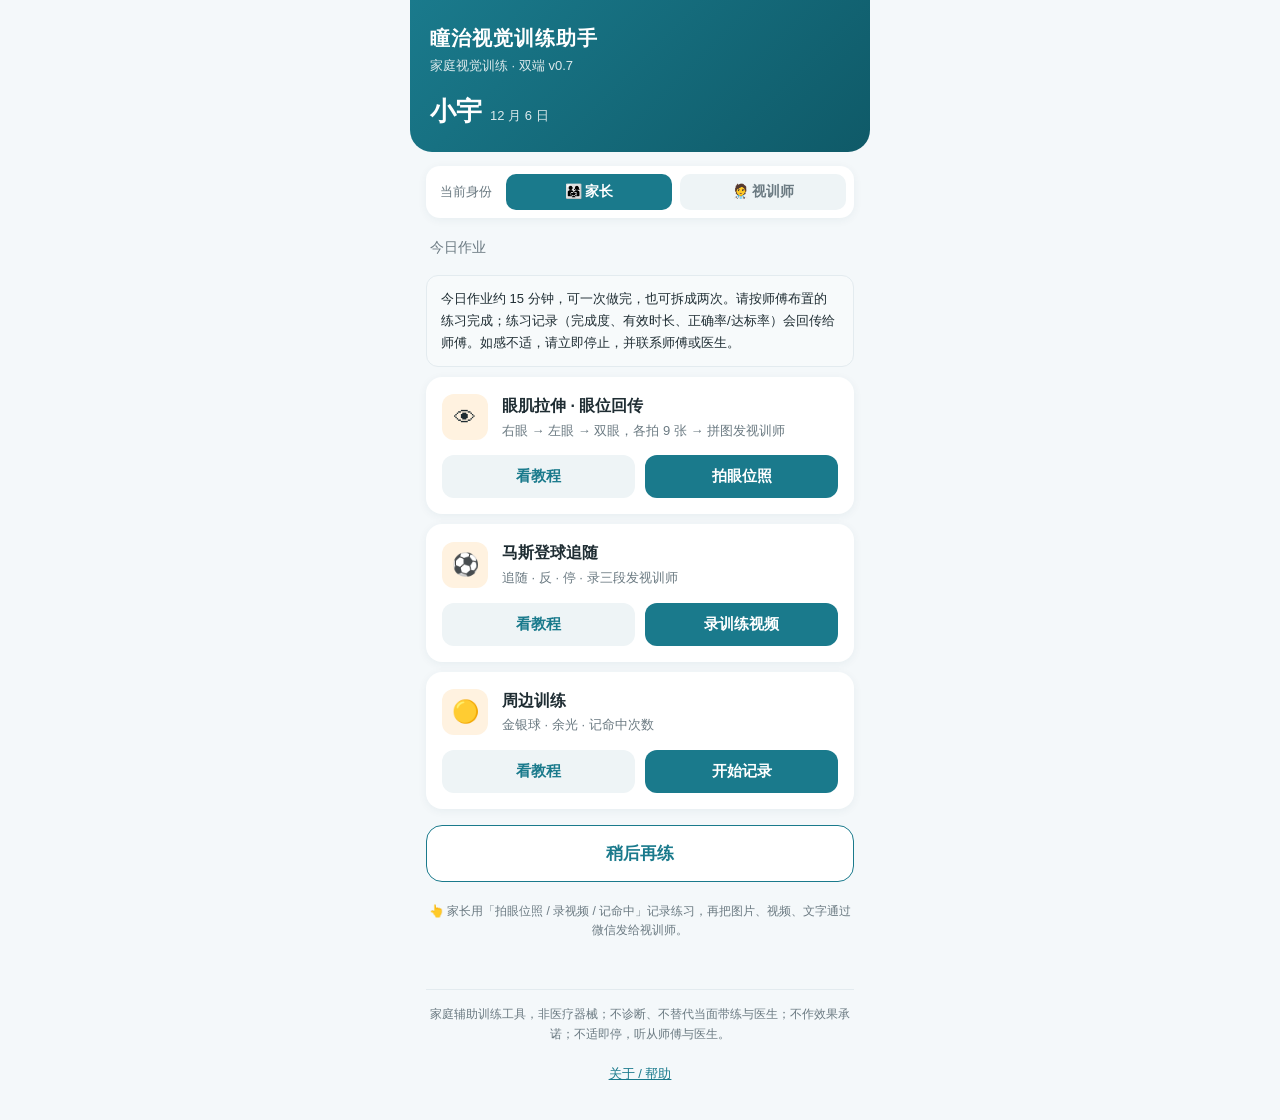
==== commit be0d351d: "挂上家长端宣传终稿：今日作业 CTA、页脚与帮助 家长端主入口改为「今日作业 / 按师傅布置的练习开始」，关键页加上非医疗器械页脚，关于/帮助放入 FAQ 终稿，今日任务页与稍后再练、中途退出带上任务" ====
--- a/index.html
+++ b/index.html
@@ -77,6 +77,11 @@
   .stage-tab{ flex:1; border:none; border-radius:12px; padding:11px 0; font-size:15px; font-weight:600; cursor:pointer; background:#eef4f6; color:var(--muted); }
   .stage-tab.active{ background:var(--primary); color:#fff; }
 
+  /* ============ 拍照来源切换（拍照 / 相册） ============ */
+  .source-tabs{ display:flex; gap:8px; padding:12px 16px 0; }
+  .source-tab{ flex:1; border:none; border-radius:12px; padding:10px 0; font-size:14px; font-weight:600; cursor:pointer; background:#eef4f6; color:var(--muted); }
+  .source-tab.active{ background:var(--accent); color:#fff; }
+
   /* ============ 拍照九宫格 ============ */
   .photo-grid{ display:grid; grid-template-columns:repeat(3,1fr); gap:8px; padding:0 16px; margin-top:12px; }
   .photo-cell{
@@ -108,6 +113,32 @@
   .share-btn:active{ transform:scale(.97); }
 
   .footnote{ text-align:center; font-size:12px; color:var(--muted); padding:20px 16px 0; }
+  .site-foot{
+    margin:8px 16px 24px; padding:14px 4px 0; border-top:1px solid var(--line);
+    text-align:center; font-size:12px; line-height:1.7; color:var(--muted);
+  }
+  .site-foot p{ margin:0; }
+  .site-foot button{
+    margin-top:8px; border:none; background:none; color:var(--primary);
+    font-size:13px; cursor:pointer; text-decoration:underline; padding:8px; min-height:44px;
+  }
+  .task-note, .task-split{
+    margin:10px 16px 0; background:#f7fafb; border:1px solid var(--line);
+    border-radius:12px; padding:12px 14px; font-size:13px; line-height:1.7; color:var(--text);
+  }
+  .task-split{ background:#fff8ef; border-color:#f2d5a8; }
+  .task-split[hidden], .help-panel[hidden]{ display:none !important; }
+  .help-panel{
+    position:fixed; inset:0; z-index:10050; background:rgba(15,40,48,.48);
+    overflow:auto; padding:24px 16px 40px;
+  }
+  .help-card{
+    max-width:560px; margin:0 auto; background:#fff; border-radius:18px;
+    padding:20px 18px 24px; box-shadow:0 12px 40px rgba(20,60,80,.2);
+  }
+  .help-card h2{ font-size:18px; margin:0 0 10px; }
+  .help-card h3{ font-size:15px; margin:16px 0 6px; }
+  .help-card p{ font-size:14px; margin:0 0 8px; line-height:1.7; }
 
   /* ============ 身份切换 ============ */
   .role-bar{ display:flex; align-items:center; gap:8px; margin:14px 16px 0; background:var(--card); border-radius:14px; padding:8px; box-shadow:0 2px 10px rgba(20,60,80,.06); }
@@ -171,6 +202,12 @@
   .rx-param{ width:100%; margin-top:10px; border:1px solid var(--line); border-radius:10px; padding:10px 12px; font-size:14px; color:var(--text); background:#f7fafb; }
   .rx-note{ width:100%; min-height:70px; border:1px solid var(--line); border-radius:10px; padding:10px 12px; font-size:14px; color:var(--text); background:#f7fafb; resize:vertical; font-family:inherit; }
   .rx-preview{ white-space:pre-wrap; font-size:14px; line-height:1.7; background:#f7fafb; border-radius:10px; padding:12px; color:var(--text); }
+
+  /* ============ 自定义训练 · 素材/回传缩略图 ============ */
+  .custom-assets{ display:flex; flex-wrap:wrap; gap:8px; }
+  .custom-assets .asset{ position:relative; width:80px; height:80px; border-radius:10px; overflow:hidden; border:1px solid var(--line); background:#eef4f6; }
+  .custom-assets .asset img, .custom-assets .asset video{ width:100%; height:100%; object-fit:cover; display:block; }
+  .custom-assets .asset .x{ position:absolute; top:2px; right:2px; width:20px; height:20px; background:rgba(0,0,0,.65); color:#fff; border-radius:50%; display:flex; align-items:center; justify-content:center; font-size:13px; line-height:1; cursor:pointer; }
 </style>
 </head>
 <body>
@@ -194,7 +231,8 @@
     </div>
 
     <div id="parentHome">
-      <div class="section-title">今日训练计划</div>
+      <div class="section-title">今日作业</div>
+      <div class="task-note">今日作业约 15 分钟，可一次做完，也可拆成两次。请按师傅布置的练习完成；练习记录（完成度、有效时长、正确率/达标率）会回传给师傅。如感不适，请立即停止，并联系师傅或医生。</div>
 
     <div class="plan-card">
       <div class="row1">
@@ -238,7 +276,11 @@
       </div>
     </div>
 
-    <div class="footnote">👆 家长用「拍眼位照 / 录视频 / 记命中」记录训练，再把图片、视频、文字通过微信发给视训师。</div>
+    <div id="customHome"></div>
+
+    <button type="button" class="big-btn ghost" onclick="showSplitHint('home-split')">稍后再练</button>
+    <div class="task-split" id="home-split" hidden>今天的作业可以分成两次做。下次打开，从上次停下的地方继续。</div>
+    <div class="footnote">👆 家长用「拍眼位照 / 录视频 / 记命中」记录练习，再把图片、视频、文字通过微信发给视训师。</div>
     </div>
 
     <div id="trainerHome" style="display:none">
@@ -323,6 +365,11 @@
       <button class="stage-tab" data-stage="double">③ 双眼</button>
     </div>
 
+    <div class="source-tabs" id="photoSourceTabs">
+      <button class="source-tab active" data-source="camera">📷 拍照</button>
+      <button class="source-tab" data-source="gallery">🖼 从相册选</button>
+    </div>
+
     <div class="photo-grid square" id="photoGrid"></div>
     <div class="photo-status" id="photoStatus">右眼：已拍 0 / 9</div>
     <button class="clear-btn" id="clearBtn">清空本组重拍</button>
@@ -408,6 +455,11 @@
     </div>
 
     <div class="section-title">按三个口令，各录一小段</div>
+
+    <div class="source-tabs" id="marsdenSourceTabs">
+      <button class="source-tab active" data-source="camera">🎥 录像</button>
+      <button class="source-tab" data-source="gallery">🖼 从相册选</button>
+    </div>
 
     <div id="marsdenSlots"></div>
 
@@ -515,10 +567,14 @@
       <div class="sub" id="childProfileNote"></div>
     </div>
 
-    <div class="section-title">训练处方</div>
+    <div class="section-title">练习安排</div>
     <div id="rxList"></div>
 
-    <button class="big-btn" id="newRxBtn">＋ 新建处方</button>
+    <button class="big-btn" id="newRxBtn">＋ 布置练习</button>
+
+    <div class="section-title">📌 自定义训练</div>
+    <div id="customList"></div>
+    <button class="big-btn ghost" id="newCustomBtn">＋ 新建自定义训练</button>
 
     <div class="block">
       <h3>📥 家长回传</h3>
@@ -526,11 +582,11 @@
     </div>
   </section>
 
-  <!-- ========== 10. 视训师 · 新建处方 ========== -->
+  <!-- ========== 10. 视训师 · 布置练习 ========== -->
   <section id="screen-trainer-prescription" class="screen">
     <div class="topbar">
       <div class="back" onclick="showScreen('screen-trainer-child')">← 返回</div>
-      <div class="brand">新建处方</div>
+      <div class="brand">布置练习</div>
       <div class="sub" id="rxChildLabel"></div>
     </div>
 
@@ -542,10 +598,10 @@
       <textarea id="rxNote" class="rx-note" placeholder="如：单眼时遮另一只眼；练完拍照回传…"></textarea>
     </div>
 
-    <button class="big-btn" id="genRxBtn">生成处方卡</button>
+    <button class="big-btn" id="genRxBtn">生成练习安排</button>
 
     <div class="block" id="rxPreviewBlock" style="display:none">
-      <h3>📄 处方卡预览</h3>
+      <h3>📄 练习安排预览</h3>
       <div class="rx-preview" id="rxPreview"></div>
     </div>
 
@@ -556,11 +612,91 @@
     <button class="big-btn ghost" id="saveRxBtn" style="display:none">保存到档案</button>
   </section>
 
+  <!-- ========== 11. 视训师 · 新建/编辑自定义训练 ========== -->
+  <section id="screen-custom-editor" class="screen">
+    <div class="topbar">
+      <div class="back" onclick="showScreen('screen-trainer-child')">← 返回</div>
+      <div class="brand">自定义训练</div>
+      <div class="sub" id="customChildLabel"></div>
+    </div>
+
+    <div class="block">
+      <h3>🏷 项目名字</h3>
+      <input type="text" id="customName" class="rx-param" placeholder="如：追视训练、手眼协调…">
+    </div>
+
+    <div class="block">
+      <h3>📝 教程内容</h3>
+      <textarea id="customDesc" class="rx-note" placeholder="写清楚家长怎么带着练，可分步骤…"></textarea>
+    </div>
+
+    <div class="block">
+      <h3>📷 图片</h3>
+      <div id="customImgs" class="custom-assets"></div>
+      <button class="small-btn ghost" id="addCustomImg">＋ 添加图片</button>
+    </div>
+
+    <div class="block">
+      <h3>🎬 视频</h3>
+      <div id="customVideos" class="custom-assets"></div>
+      <button class="small-btn ghost" id="addCustomVideo">＋ 添加视频</button>
+    </div>
+
+    <button class="big-btn" id="saveCustomBtn">保存并布置</button>
+  </section>
+
+  <!-- ========== 12. 家长 · 自定义训练详情 ========== -->
+  <section id="screen-custom-detail" class="screen">
+    <div class="topbar">
+      <div class="back" onclick="showScreen('screen-home')">← 返回</div>
+      <div class="brand" id="customDetailName">自定义训练</div>
+      <div class="sub">来自视训师的布置</div>
+    </div>
+
+    <div class="block" id="customDetailDesc"></div>
+    <div class="block" id="customDetailMedia"></div>
+
+    <div class="section-title">📷 回传进度</div>
+    <div id="customProgress" class="custom-assets" style="padding:0 16px;"></div>
+    <button class="big-btn" id="progressPhotoBtn">📷 拍照回传进度</button>
+    <div class="footnote">拍一张孩子训练时的照片，视训师就能看到进度。</div>
+  </section>
+
+  <footer class="site-foot">
+    <p>家庭辅助训练工具，非医疗器械；不诊断、不替代当面带练与医生；不作效果承诺；不适即停，听从师傅与医生。</p>
+    <button type="button" onclick="openHelp()">关于 / 帮助</button>
+  </footer>
 </div>
 
+<div id="help-panel" class="help-panel" hidden onclick="if(event.target===this)closeHelp()">
+  <div class="help-card" role="dialog" aria-labelledby="help-title">
+    <h2 id="help-title">关于</h2>
+    <p>瞳治视觉助手是家庭侧的辅助训练工具，用来承接师傅布置的练习任务。孩子在家按任务完成练习，练习记录可回传给师傅。线下课与当面带练仍是主场；本产品不诊断、不替代当面带练或医生面诊。效果因人而异，不作承诺。如感不适请立即停止，并听从师傅与医生的指导。</p>
+    <h2>帮助</h2>
+    <h3>1. 坚持很难，怎么办？</h3>
+    <p>可以按「短时多次」来：今日作业大约 15 分钟，能拆成两次完成。关键是按师傅布置的练习做完并回传，而不是一次硬扛很久。若连续多天做不到，把情况告诉师傅，让师傅调任务节奏。</p>
+    <h3>2. 要不要天天练 / 天天来？</h3>
+    <p>按师傅布置的天数和今日作业来，不要自行加码或减码。临时有事，提前跟师傅说，由师傅调整练习安排。线下当面带练仍按机构安排。</p>
+    <h3>3. 孩子说不舒服怎么办？</h3>
+    <p>立即停止练习。先休息，再联系师傅或医生，不要忍着练完，也不要自己改练法或加量。瞳治是辅助工具，不能替代当面判断。</p>
+    <h3>4. 和线下课是什么关系？</h3>
+    <p>线下课与当面带练是主场。瞳治把师傅布置的练习送到家里，并把完成度、有效时长、正确率/达标率回传给师傅，方便跟进。它是辅线下，不是替代上课。</p>
+    <h3>5. 多久能看到效果？</h3>
+    <p>效果因人而异，本产品不作效果承诺。我们关注的是有没有按任务练习、回传是否完整（完成度、有效时长、正确率/达标率），好让师傅调整练习安排。有疑问请咨询师傅或医生。</p>
+    <h3>6. 瞳治是医疗器械吗？会诊断吗？</h3>
+    <p>不是。瞳治是家庭辅助训练工具，非医疗器械，不提供诊断或治疗建议，不能替代当面带练或医生面诊。</p>
+    <button type="button" class="big-btn ghost" onclick="closeHelp()">关闭</button>
+  </div>
+</div>
+
 <input type="file" id="fileInput" accept="image/*" style="position:absolute; left:-9999px; width:1px; height:1px;">
+<input type="file" id="fileInputCamera" accept="image/*" capture="environment" style="position:absolute; left:-9999px; width:1px; height:1px;">
 <input type="file" id="videoInput" accept="video/*" style="position:absolute; left:-9999px; width:1px; height:1px;">
 <input type="file" id="marsdenVideoInput" accept="video/*" style="position:absolute; left:-9999px; width:1px; height:1px;">
+<input type="file" id="marsdenVideoInputCamera" accept="video/*" capture="environment" style="position:absolute; left:-9999px; width:1px; height:1px;">
+<input type="file" id="customImgInput" accept="image/*" multiple style="position:absolute; left:-9999px; width:1px; height:1px;">
+<input type="file" id="customVideoInput" accept="video/*" multiple style="position:absolute; left:-9999px; width:1px; height:1px;">
+<input type="file" id="progressPhotoInput" accept="image/*" capture="environment" style="position:absolute; left:-9999px; width:1px; height:1px;">
 
 <script>
 /* =====================================================================
@@ -571,6 +707,19 @@
  * ===================================================================== */
 
 const CHILD_NAME = '小宇';
+
+function showSplitHint(id){
+  var el = document.getElementById(id);
+  if(el) el.hidden = false;
+}
+function openHelp(){
+  var p = document.getElementById('help-panel');
+  if(p) p.hidden = false;
+}
+function closeHelp(){
+  var p = document.getElementById('help-panel');
+  if(p) p.hidden = true;
+}
 
 /* 九个方位，以及各自在 3×3 九宫格里的位置（col/row 从 0 起） */
 const DIRS = [
@@ -639,15 +788,21 @@
   }
 }
 
+let photoSource = 'camera';   // 'camera' 拍照 / 'gallery' 相册
 function pickPhoto(dir){
   pendingDir = dir;
-  const input = $('fileInput');
+  const input = $(photoSource === 'camera' ? 'fileInputCamera' : 'fileInput');
   input.value = '';                 // 清空，允许重选同一张照片
   input.click();
 }
-
-$('fileInput').addEventListener('change', () => {
-  const f = $('fileInput').files[0];
+document.querySelectorAll('#photoSourceTabs .source-tab').forEach(btn => {
+  btn.addEventListener('click', () => {
+    photoSource = btn.dataset.source;
+    document.querySelectorAll('#photoSourceTabs .source-tab').forEach(b => b.classList.toggle('active', b === btn));
+  });
+});
+
+function handlePhotoFile(f){
   if(!f || !pendingDir) return;
   const dir = pendingDir;
   const p = curPhotos();
@@ -656,7 +811,9 @@
   p[dir] = { url: URL.createObjectURL(f), file: f };
   renderThumb(dir);
   refreshStatus();
-});
+}
+$('fileInput').addEventListener('change', () => { handlePhotoFile($('fileInput').files[0]); });
+$('fileInputCamera').addEventListener('change', () => { handlePhotoFile($('fileInputCamera').files[0]); });
 
 function refreshStatus(){
   const n = DIRS.filter(d => curPhotos()[d.name]).length;
@@ -814,6 +971,7 @@
   $('parentHome').style.display = (r === 'parent') ? 'block' : 'none';
   $('trainerHome').style.display = (r === 'trainer') ? 'block' : 'none';
   if(r === 'trainer') renderChildren();
+  if(r === 'parent') renderCustomHome();
   renderVideos();
 }
 function initRole(){
@@ -991,12 +1149,19 @@
   btn.textContent = count === 0 ? '上传给视训师（先录至少一段）' : '上传给视训师（已录 ' + count + ' / 3 段）';
 }
 
+let marsdenSource = 'camera';   // 'camera' 录像 / 'gallery' 相册
 function pickMarsdenSlot(key){
   pendingMarsdenSlot = key;
-  const input = $('marsdenVideoInput');
+  const input = $(marsdenSource === 'camera' ? 'marsdenVideoInputCamera' : 'marsdenVideoInput');
   input.value = '';
   input.click();
 }
+document.querySelectorAll('#marsdenSourceTabs .source-tab').forEach(btn => {
+  btn.addEventListener('click', () => {
+    marsdenSource = btn.dataset.source;
+    document.querySelectorAll('#marsdenSourceTabs .source-tab').forEach(b => b.classList.toggle('active', b === btn));
+  });
+});
 
 function saveMarsdenVideo(key){
   const v = marsdenVideos[key];
@@ -1018,15 +1183,16 @@
   if(sv){ saveMarsdenVideo(sv.dataset.key); }
 });
 
-$('marsdenVideoInput').addEventListener('change', () => {
-  const f = $('marsdenVideoInput').files[0];
+function handleMarsdenFile(f){
   if(!f || !pendingMarsdenSlot) return;
   const key = pendingMarsdenSlot;
   const old = marsdenVideos[key];
   if(old && old.url) URL.revokeObjectURL(old.url);
   marsdenVideos[key] = { url: URL.createObjectURL(f), file: f };
   renderMarsdenSlots();
-});
+}
+$('marsdenVideoInput').addEventListener('change', () => { handleMarsdenFile($('marsdenVideoInput').files[0]); });
+$('marsdenVideoInputCamera').addEventListener('change', () => { handleMarsdenFile($('marsdenVideoInputCamera').files[0]); });
 
 function uploadMarsden(){
   const files = MARSDEN_SLOTS.filter(s => marsdenVideos[s.key]).map(s => {
@@ -1156,7 +1322,7 @@
 $('copyPerBtn').addEventListener('click', copyPerRecord);
 $('perDateInput').addEventListener('change', e => switchPerDate(e.target.value));
 
-/* ============ 视训师端 · 家庭管理 + 处方工作台 ============ */
+/* ============ 视训师端 · 家庭管理 + 练习安排 ============ */
 const RX_PROJECTS = [
   { key:'eye',        title:'眼肌拉伸', param:'右眼/左眼/双眼，8 方位 + 正视各 5 秒' },
   { key:'marsden',    title:'马斯登球', param:'追随 / 反 / 停，各 3 组' },
@@ -1190,7 +1356,7 @@
     card.innerHTML = '<div class="row1">' +
       '<div class="icon">👦</div>' +
       '<div class="info"><div class="title">' + esc(c.name) + '</div>' +
-      '<div class="meta">' + (c.note ? esc(c.note) + ' · ' : '') + n + ' 张处方</div></div>' +
+      '<div class="meta">' + (c.note ? esc(c.note) + ' · ' : '') + n + ' 份练习安排</div></div>' +
       '<span class="chev">›</span>' +
       '</div>';
     card.addEventListener('click', () => openChild(c.id));
@@ -1213,6 +1379,7 @@
   $('childProfileName').textContent = c ? c.name : '';
   $('childProfileNote').textContent = c && c.note ? c.note : '训练档案';
   renderRxList();
+  renderCustomList();
   showScreen('screen-trainer-child');
 }
 
@@ -1221,7 +1388,7 @@
   box.innerHTML = '';
   const list = prescriptions.filter(p => p.childId === currentChildId).sort((a,b) => b.created - a.created);
   if(!list.length){
-    box.innerHTML = '<div class="empty-hint">还没有处方，点「＋ 新建处方」。</div>';
+    box.innerHTML = '<div class="empty-hint">还没有练习安排，点「＋ 布置练习」。</div>';
     return;
   }
   list.forEach(p => {
@@ -1253,7 +1420,7 @@
 
 function newRx(){
   const c = childById(currentChildId);
-  $('rxChildLabel').textContent = c ? '给「' + c.name + '」开处方' : '新建处方';
+  $('rxChildLabel').textContent = c ? '给「' + c.name + '」布置练习' : '布置练习';
   renderRxProjects();
   $('rxNote').value = '';
   $('rxPreviewBlock').style.display = 'none';
@@ -1278,12 +1445,12 @@
 
 function rxToText(p){
   const c = childById(p.childId);
-  return '【瞳治视觉训练助手 · 训练处方】\n' +
+  return '【瞳治 · 今日作业】\n' +
     '孩子：' + (c ? c.name : '') + '\n' +
     '日期：' + p.date + '\n' +
     p.projects.map((pr, i) => (i+1) + '. ' + pr.title + '：' + pr.param).join('\n') +
     (p.note ? '\n注意：' + p.note : '') +
-    '\n—— 练完记得回传（拍照/录像/记命中）发给视训师。';
+    '\n—— 请按师傅布置的练习完成，练完回传（拍照/录像/记命中）。';
 }
 
 function genRx(){
@@ -1307,7 +1474,7 @@
 
 function shareRxText(text){
   if(!text) return;
-  if(navigator.share){ navigator.share({ title:'训练处方', text }).catch(()=>{}); }
+  if(navigator.share){ navigator.share({ title:'今日作业', text }).catch(()=>{}); }
   else copyRxText(text);
 }
 function copyRxText(text){
@@ -1332,6 +1499,255 @@
   openChild(currentChildId);
 }
 
+/* ============ 自定义训练：视训师布置 + 家长回传（本地版） ============ */
+let customProjects = loadCustomProjects();
+let currentCustomId = null;
+let customDraft = null;
+let customImgs = [];
+let customVideos = [];
+
+function loadCustomProjects(){ try{ return JSON.parse(lsGet('customProjects','[]')); }catch(e){ return []; } }
+function saveCustomProjects(){ lsSet('customProjects', JSON.stringify(customProjects)); }
+
+function openAssetDb(){
+  if(!('indexedDB' in window)) return Promise.reject(new Error('no idb'));
+  return new Promise((res, rej) => {
+    const req = indexedDB.open('tongzhi_custom', 1);
+    req.onupgradeneeded = e => {
+      const db = e.target.result;
+      if(!db.objectStoreNames.contains('assets')) db.createObjectStore('assets', { keyPath:'id' });
+    };
+    req.onsuccess = e => res(e.target.result);
+    req.onerror = () => rej(req.error);
+  });
+}
+async function dbAddAsset(blob, name){
+  const db = await openAssetDb();
+  const id = uid();
+  await new Promise((res, rej) => {
+    const tx = db.transaction('assets','readwrite');
+    tx.objectStore('assets').add({ id, blob, name, ts: Date.now() });
+    tx.oncomplete = () => res();
+    tx.onerror = () => rej(tx.error);
+  });
+  return id;
+}
+async function dbGetAsset(id){
+  try{
+    const db = await openAssetDb();
+    return await new Promise((res, rej) => {
+      const tx = db.transaction('assets','readonly');
+      const rq = tx.objectStore('assets').get(id);
+      rq.onsuccess = () => res(rq.result);
+      rq.onerror = () => rej(rq.error);
+    });
+  }catch(e){ return null; }
+}
+async function dbDeleteAsset(id){
+  try{
+    const db = await openAssetDb();
+    await new Promise((res, rej) => {
+      const tx = db.transaction('assets','readwrite');
+      tx.objectStore('assets').delete(id);
+      tx.oncomplete = () => res();
+      tx.onerror = () => rej(tx.error);
+    });
+  }catch(e){}
+}
+
+/* ---- 视训师：孩子档案里的自定义训练列表 ---- */
+function renderCustomList(){
+  const box = $('customList');
+  box.innerHTML = '';
+  const list = customProjects.filter(p => p.childId === currentChildId).sort((a,b) => b.created - a.created);
+  if(!list.length){
+    box.innerHTML = '<div class="empty-hint">还没有自定义训练，点下方「＋ 新建自定义训练」。</div>';
+    return;
+  }
+  list.forEach(p => {
+    const prog = (p.progress || []).length;
+    const card = document.createElement('div');
+    card.className = 'plan-card';
+    card.style.cursor = 'pointer';
+    card.innerHTML = '<div class="row1"><div class="icon">📌</div>' +
+      '<div class="info"><div class="title">' + esc(p.name) + '</div>' +
+      '<div class="meta">布置于 ' + dateStr(new Date(p.created)) + ' · 已回传 ' + prog + ' 次</div></div>' +
+      '<span class="chev">›</span></div>' +
+      '<div class="plan-actions">' +
+      '<button class="pa-btn ghost" data-act="edit" data-id="' + p.id + '">编辑</button>' +
+      '<button class="pa-btn ghost" data-act="del" data-id="' + p.id + '">删除</button>' +
+      '</div>';
+    card.addEventListener('click', () => viewCustomDetail(p.id));
+    box.appendChild(card);
+  });
+  box.querySelectorAll('[data-act]').forEach(btn => {
+    btn.addEventListener('click', e => {
+      e.stopPropagation();
+      const p = customProjects.find(x => x.id === btn.dataset.id);
+      if(!p) return;
+      if(btn.dataset.act === 'edit'){ openCustomEditor(p.id); }
+      else {
+        if(!confirm('确定删除「' + p.name + '」？')) return;
+        (p.images||[]).forEach(im => dbDeleteAsset(im.id));
+        (p.videos||[]).forEach(v => dbDeleteAsset(v.id));
+        (p.progress||[]).forEach(pr => dbDeleteAsset(pr.id));
+        customProjects = customProjects.filter(x => x.id !== p.id);
+        saveCustomProjects();
+        renderCustomList();
+      }
+    });
+  });
+}
+
+/* ---- 视训师：新建/编辑自定义训练 ---- */
+function openCustomEditor(id){
+  const c = childById(currentChildId);
+  $('customChildLabel').textContent = c ? '给「' + c.name + '」布置' : '自定义训练';
+  const p = id ? customProjects.find(x => x.id === id) : null;
+  customDraft = id || null;
+  customImgs = []; customVideos = [];
+  $('customName').value = p ? p.name : '';
+  $('customDesc').value = p ? (p.desc || '') : '';
+  renderCustomImgs(); renderCustomVideos();
+  if(p){
+    (async () => {
+      for(const im of (p.images||[])){ const a = await dbGetAsset(im.id); if(a) customImgs.push({ id: im.id, name: im.name, url: URL.createObjectURL(a.blob) }); }
+      for(const v of (p.videos||[])){ const a = await dbGetAsset(v.id); if(a) customVideos.push({ id: v.id, name: v.name, url: URL.createObjectURL(a.blob) }); }
+      renderCustomImgs(); renderCustomVideos();
+    })();
+  }
+  showScreen('screen-custom-editor');
+}
+function renderCustomImgs(){
+  const box = $('customImgs');
+  box.innerHTML = '';
+  customImgs.forEach((im, i) => {
+    const d = document.createElement('div');
+    d.className = 'asset';
+    d.innerHTML = '<img src="' + im.url + '"><div class="x">×</div>';
+    d.querySelector('.x').addEventListener('click', () => { customImgs.splice(i,1); renderCustomImgs(); });
+    box.appendChild(d);
+  });
+}
+function renderCustomVideos(){
+  const box = $('customVideos');
+  box.innerHTML = '';
+  customVideos.forEach((v, i) => {
+    const d = document.createElement('div');
+    d.className = 'asset';
+    d.innerHTML = '<video src="' + v.url + '" muted></video><div class="x">×</div>';
+    d.querySelector('.x').addEventListener('click', () => { customVideos.splice(i,1); renderCustomVideos(); });
+    box.appendChild(d);
+  });
+}
+function saveCustomProject(){
+  const name = $('customName').value.trim();
+  if(!name){ alert('请先填写项目名字'); return; }
+  const desc = $('customDesc').value.trim();
+  const images = customImgs.map(x => ({ id: x.id, name: x.name }));
+  const videos = customVideos.map(x => ({ id: x.id, name: x.name }));
+  if(customDraft){
+    const p = customProjects.find(x => x.id === customDraft);
+    if(p){ p.name = name; p.desc = desc; p.images = images; p.videos = videos; }
+  } else {
+    customProjects.push({ id: uid(), childId: currentChildId, name, desc, images, videos, progress: [], created: Date.now() });
+  }
+  saveCustomProjects();
+  openChild(currentChildId);
+}
+
+/* ---- 家长：首页自定义训练卡片 ---- */
+function renderCustomHome(){
+  const box = $('customHome');
+  if(!box) return;
+  box.innerHTML = '';
+  if(!customProjects.length){ box.style.display = 'none'; return; }
+  box.style.display = 'block';
+  box.innerHTML = '<div class="section-title">📌 视训师布置的训练</div>';
+  customProjects.forEach(p => {
+    const c = childById(p.childId);
+    const card = document.createElement('div');
+    card.className = 'plan-card';
+    card.style.cursor = 'pointer';
+    card.innerHTML = '<div class="row1"><div class="icon">📌</div>' +
+      '<div class="info"><div class="title">' + esc(p.name) + '</div>' +
+      '<div class="meta">' + (c ? esc(c.name) : '') + ' · 来自视训师</div></div>' +
+      '<span class="chev">›</span></div>' +
+      '<div class="plan-actions"><button class="pa-btn primary">按师傅布置的练习开始</button></div>';
+    card.addEventListener('click', () => viewCustomDetail(p.id));
+    box.appendChild(card);
+  });
+}
+
+/* ---- 详情页 + 回传 ---- */
+function viewCustomDetail(id){
+  const p = customProjects.find(x => x.id === id);
+  if(!p) return;
+  currentCustomId = id;
+  $('customDetailName').textContent = p.name;
+  $('customDetailDesc').innerHTML = '<h3>📝 教程</h3><div class="tip">' + (esc(p.desc || '').replace(/\n/g,'<br>') || '（视训师没有写教程说明）') + '</div>';
+  renderCustomMedia(p);
+  renderCustomProgress(p);
+  showScreen('screen-custom-detail');
+}
+async function renderCustomMedia(p){
+  const box = $('customDetailMedia');
+  let html = '';
+  for(const im of (p.images||[])){ const a = await dbGetAsset(im.id); if(a) html += '<img src="' + URL.createObjectURL(a.blob) + '" style="width:100%;border-radius:12px;margin-bottom:8px;display:block;">'; }
+  for(const v of (p.videos||[])){ const a = await dbGetAsset(v.id); if(a) html += '<video controls playsinline src="' + URL.createObjectURL(a.blob) + '" style="width:100%;border-radius:12px;margin-bottom:8px;max-height:240px;display:block;"></video>'; }
+  box.innerHTML = '<h3>📎 训练素材</h3>' + (html || '<div class="tip">视训师没有上传图片或视频。</div>');
+}
+async function renderCustomProgress(p){
+  const box = $('customProgress');
+  box.innerHTML = '';
+  const prog = p.progress || [];
+  if(!prog.length){
+    box.innerHTML = '<div style="text-align:center;font-size:13px;color:#6b7a82;padding:8px 0;">还没有回传进度，点下方按钮拍照。</div>';
+    return;
+  }
+  for(const pr of prog){
+    const a = await dbGetAsset(pr.id);
+    if(a){
+      const d = document.createElement('div');
+      d.className = 'asset';
+      d.style.width = '90px'; d.style.height = '90px';
+      d.innerHTML = '<img src="' + URL.createObjectURL(a.blob) + '">';
+      box.appendChild(d);
+    }
+  }
+}
+
+/* ---- 事件绑定 ---- */
+$('newCustomBtn').addEventListener('click', () => openCustomEditor(null));
+$('saveCustomBtn').addEventListener('click', saveCustomProject);
+$('addCustomImg').addEventListener('click', () => $('customImgInput').click());
+$('customImgInput').addEventListener('change', async () => {
+  const files = [...$('customImgInput').files];
+  for(const f of files){ const id = await dbAddAsset(f, f.name); customImgs.push({ id, name: f.name, url: URL.createObjectURL(f) }); }
+  $('customImgInput').value = '';
+  renderCustomImgs();
+});
+$('addCustomVideo').addEventListener('click', () => $('customVideoInput').click());
+$('customVideoInput').addEventListener('change', async () => {
+  const files = [...$('customVideoInput').files];
+  for(const f of files){ const id = await dbAddAsset(f, f.name); customVideos.push({ id, name: f.name, url: URL.createObjectURL(f) }); }
+  $('customVideoInput').value = '';
+  renderCustomVideos();
+});
+$('progressPhotoBtn').addEventListener('click', () => $('progressPhotoInput').click());
+$('progressPhotoInput').addEventListener('change', async () => {
+  const f = $('progressPhotoInput').files[0];
+  if(!f || !currentCustomId) return;
+  const p = customProjects.find(x => x.id === currentCustomId);
+  if(!p) return;
+  const id = await dbAddAsset(f, f.name);
+  p.progress = p.progress || [];
+  p.progress.push({ id, name: f.name, ts: Date.now() });
+  saveCustomProjects();
+  $('progressPhotoInput').value = '';
+  renderCustomProgress(p);
+});
+
 $('addChildBtn').addEventListener('click', addChild);
 $('newRxBtn').addEventListener('click', newRx);
 $('genRxBtn').addEventListener('click', genRx);
@@ -1344,6 +1760,7 @@
 renderMarsdenSlots();
 buildGrid();
 refreshPlan();
+renderCustomHome();
 </script>
 </body>
 </html>
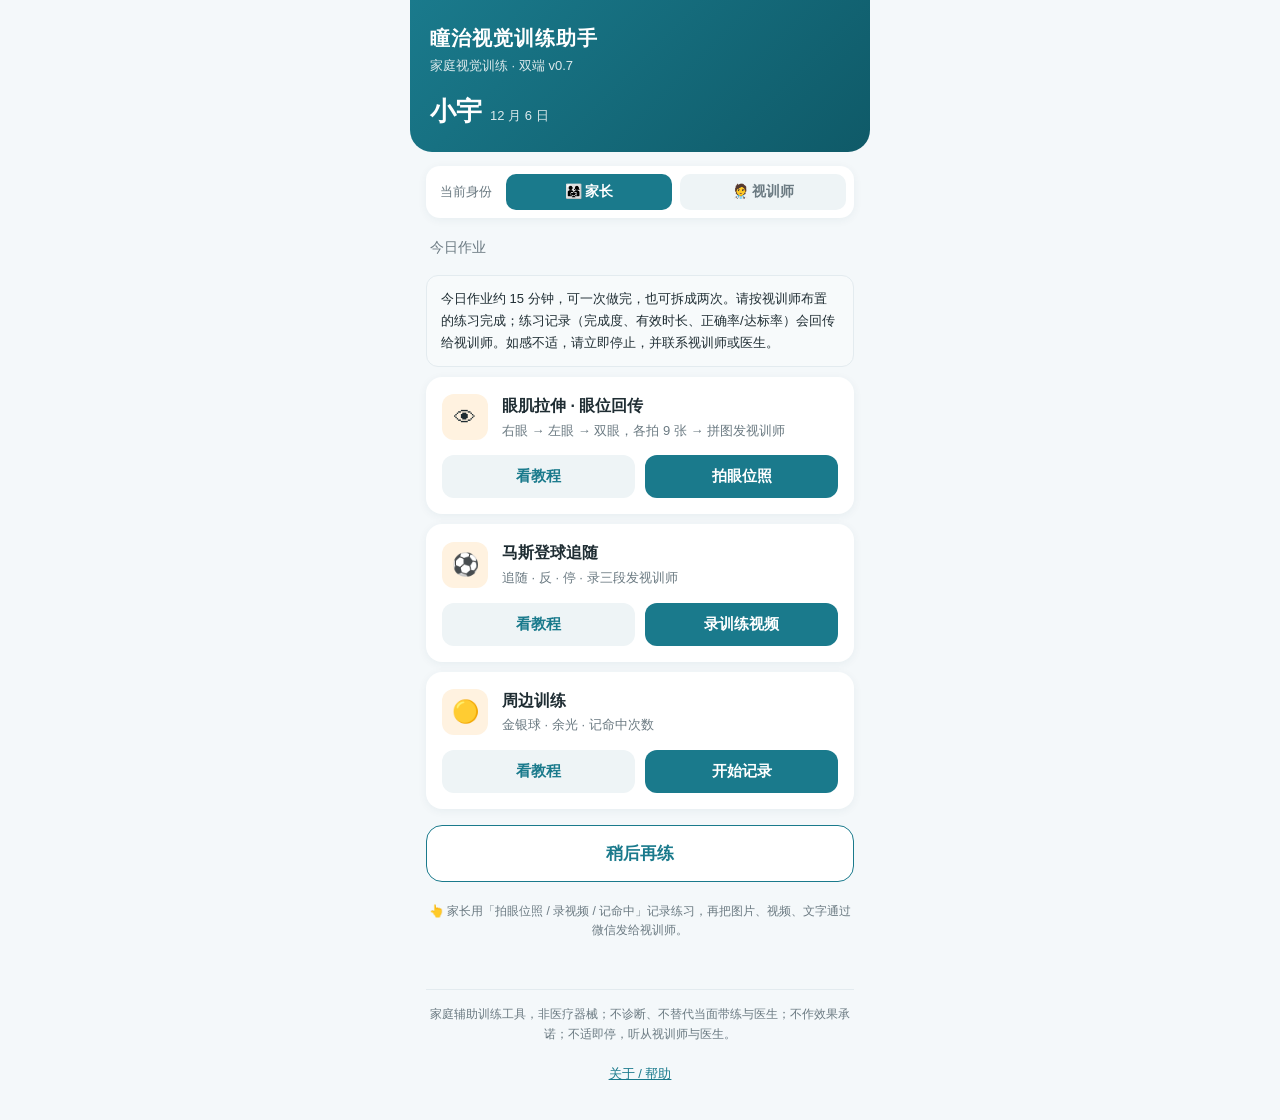
==== commit 01c6ce36: "可见文案「师傅」改为「视训师」 按老板定稿替换页脚、CTA、FAQ 与今日任务说明，并在关于/帮助顶部固定机构说明。  Co-authored-by: 小许 <Ayao040213@users.nor" ====
--- a/index.html
+++ b/index.html
@@ -130,11 +130,18 @@
   .task-split[hidden], .help-panel[hidden]{ display:none !important; }
   .help-panel{
     position:fixed; inset:0; z-index:10050; background:rgba(15,40,48,.48);
-    overflow:auto; padding:24px 16px 40px;
+    display:flex; align-items:flex-start; justify-content:center;
+    overflow:hidden; padding:24px 16px 40px;
   }
   .help-card{
-    max-width:560px; margin:0 auto; background:#fff; border-radius:18px;
-    padding:20px 18px 24px; box-shadow:0 12px 40px rgba(20,60,80,.2);
+    max-width:560px; width:100%; max-height:calc(100vh - 64px); margin:0 auto;
+    background:#fff; border-radius:18px; overflow:auto;
+    padding:0 18px 24px; box-shadow:0 12px 40px rgba(20,60,80,.2);
+  }
+  .help-org{
+    position:sticky; top:0; z-index:2; margin:0 -18px 14px; padding:12px 18px;
+    background:#fff7e8; border-bottom:1px solid #f2d5a8; border-radius:18px 18px 0 0;
+    font-size:13px; line-height:1.65; color:var(--text);
   }
   .help-card h2{ font-size:18px; margin:0 0 10px; }
   .help-card h3{ font-size:15px; margin:16px 0 6px; }
@@ -232,7 +239,7 @@
 
     <div id="parentHome">
       <div class="section-title">今日作业</div>
-      <div class="task-note">今日作业约 15 分钟，可一次做完，也可拆成两次。请按师傅布置的练习完成；练习记录（完成度、有效时长、正确率/达标率）会回传给师傅。如感不适，请立即停止，并联系师傅或医生。</div>
+      <div class="task-note">今日作业约 15 分钟，可一次做完，也可拆成两次。请按视训师布置的练习完成；练习记录（完成度、有效时长、正确率/达标率）会回传给视训师。如感不适，请立即停止，并联系视训师或医生。</div>
 
     <div class="plan-card">
       <div class="row1">
@@ -663,26 +670,27 @@
   </section>
 
   <footer class="site-foot">
-    <p>家庭辅助训练工具，非医疗器械；不诊断、不替代当面带练与医生；不作效果承诺；不适即停，听从师傅与医生。</p>
+    <p>家庭辅助训练工具，非医疗器械；不诊断、不替代当面带练与医生；不作效果承诺；不适即停，听从视训师与医生。</p>
     <button type="button" onclick="openHelp()">关于 / 帮助</button>
   </footer>
 </div>
 
 <div id="help-panel" class="help-panel" hidden onclick="if(event.target===this)closeHelp()">
   <div class="help-card" role="dialog" aria-labelledby="help-title">
+    <p class="help-org">本工具配合本机构线下当面带练使用；非医疗器械，不提供诊断与效果承诺。</p>
     <h2 id="help-title">关于</h2>
-    <p>瞳治视觉助手是家庭侧的辅助训练工具，用来承接师傅布置的练习任务。孩子在家按任务完成练习，练习记录可回传给师傅。线下课与当面带练仍是主场；本产品不诊断、不替代当面带练或医生面诊。效果因人而异，不作承诺。如感不适请立即停止，并听从师傅与医生的指导。</p>
+    <p>瞳治视觉助手是家庭侧的辅助训练工具，用来承接视训师布置的练习任务。孩子在家按任务完成练习，练习记录可回传给视训师。线下课与当面带练仍是主场；本产品不诊断、不替代当面带练或医生面诊。效果因人而异，不作承诺。如感不适请立即停止，并听从视训师与医生的指导。</p>
     <h2>帮助</h2>
     <h3>1. 坚持很难，怎么办？</h3>
-    <p>可以按「短时多次」来：今日作业大约 15 分钟，能拆成两次完成。关键是按师傅布置的练习做完并回传，而不是一次硬扛很久。若连续多天做不到，把情况告诉师傅，让师傅调任务节奏。</p>
+    <p>可以按「短时多次」来：按视训师布置的今日作业时长，大约十五分钟量级，可拆两次完成。关键是按视训师布置的练习做完并回传，而不是一次硬扛很久。若连续多天做不到，把情况告诉视训师，让视训师调任务节奏。</p>
     <h3>2. 要不要天天练 / 天天来？</h3>
-    <p>按师傅布置的天数和今日作业来，不要自行加码或减码。临时有事，提前跟师傅说，由师傅调整练习安排。线下当面带练仍按机构安排。</p>
+    <p>按视训师布置的天数和今日作业来，不要自行加码或减码。临时有事，提前跟视训师说，由视训师调整练习安排。线下当面带练仍按机构安排。</p>
     <h3>3. 孩子说不舒服怎么办？</h3>
-    <p>立即停止练习。先休息，再联系师傅或医生，不要忍着练完，也不要自己改练法或加量。瞳治是辅助工具，不能替代当面判断。</p>
+    <p>立即停止练习。先休息，再联系视训师或医生，不要忍着练完，也不要自己改练法或加量。瞳治是辅助工具，不能替代当面判断。</p>
     <h3>4. 和线下课是什么关系？</h3>
-    <p>线下课与当面带练是主场。瞳治把师傅布置的练习送到家里，并把完成度、有效时长、正确率/达标率回传给师傅，方便跟进。它是辅线下，不是替代上课。</p>
+    <p>线下课与当面带练是主场。瞳治把视训师布置的练习送到家里，并把完成度、有效时长、正确率/达标率回传给视训师，方便跟进。它是辅线下，不是替代上课。</p>
     <h3>5. 多久能看到效果？</h3>
-    <p>效果因人而异，本产品不作效果承诺。我们关注的是有没有按任务练习、回传是否完整（完成度、有效时长、正确率/达标率），好让师傅调整练习安排。有疑问请咨询师傅或医生。</p>
+    <p>效果因人而异，本产品不作效果承诺。我们关注的是有没有按任务练习、回传是否完整（完成度、有效时长、正确率/达标率），好让视训师调整练习安排。有疑问请咨询视训师或医生。</p>
     <h3>6. 瞳治是医疗器械吗？会诊断吗？</h3>
     <p>不是。瞳治是家庭辅助训练工具，非医疗器械，不提供诊断或治疗建议，不能替代当面带练或医生面诊。</p>
     <button type="button" class="big-btn ghost" onclick="closeHelp()">关闭</button>
@@ -1450,7 +1458,7 @@
     '日期：' + p.date + '\n' +
     p.projects.map((pr, i) => (i+1) + '. ' + pr.title + '：' + pr.param).join('\n') +
     (p.note ? '\n注意：' + p.note : '') +
-    '\n—— 请按师傅布置的练习完成，练完回传（拍照/录像/记命中）。';
+    '\n—— 请按视训师布置的练习完成，练完回传（拍照/录像/记命中）。';
 }
 
 function genRx(){
@@ -1673,7 +1681,7 @@
       '<div class="info"><div class="title">' + esc(p.name) + '</div>' +
       '<div class="meta">' + (c ? esc(c.name) : '') + ' · 来自视训师</div></div>' +
       '<span class="chev">›</span></div>' +
-      '<div class="plan-actions"><button class="pa-btn primary">按师傅布置的练习开始</button></div>';
+      '<div class="plan-actions"><button class="pa-btn primary">按视训师布置的练习开始</button></div>';
     card.addEventListener('click', () => viewCustomDetail(p.id));
     box.appendChild(card);
   });
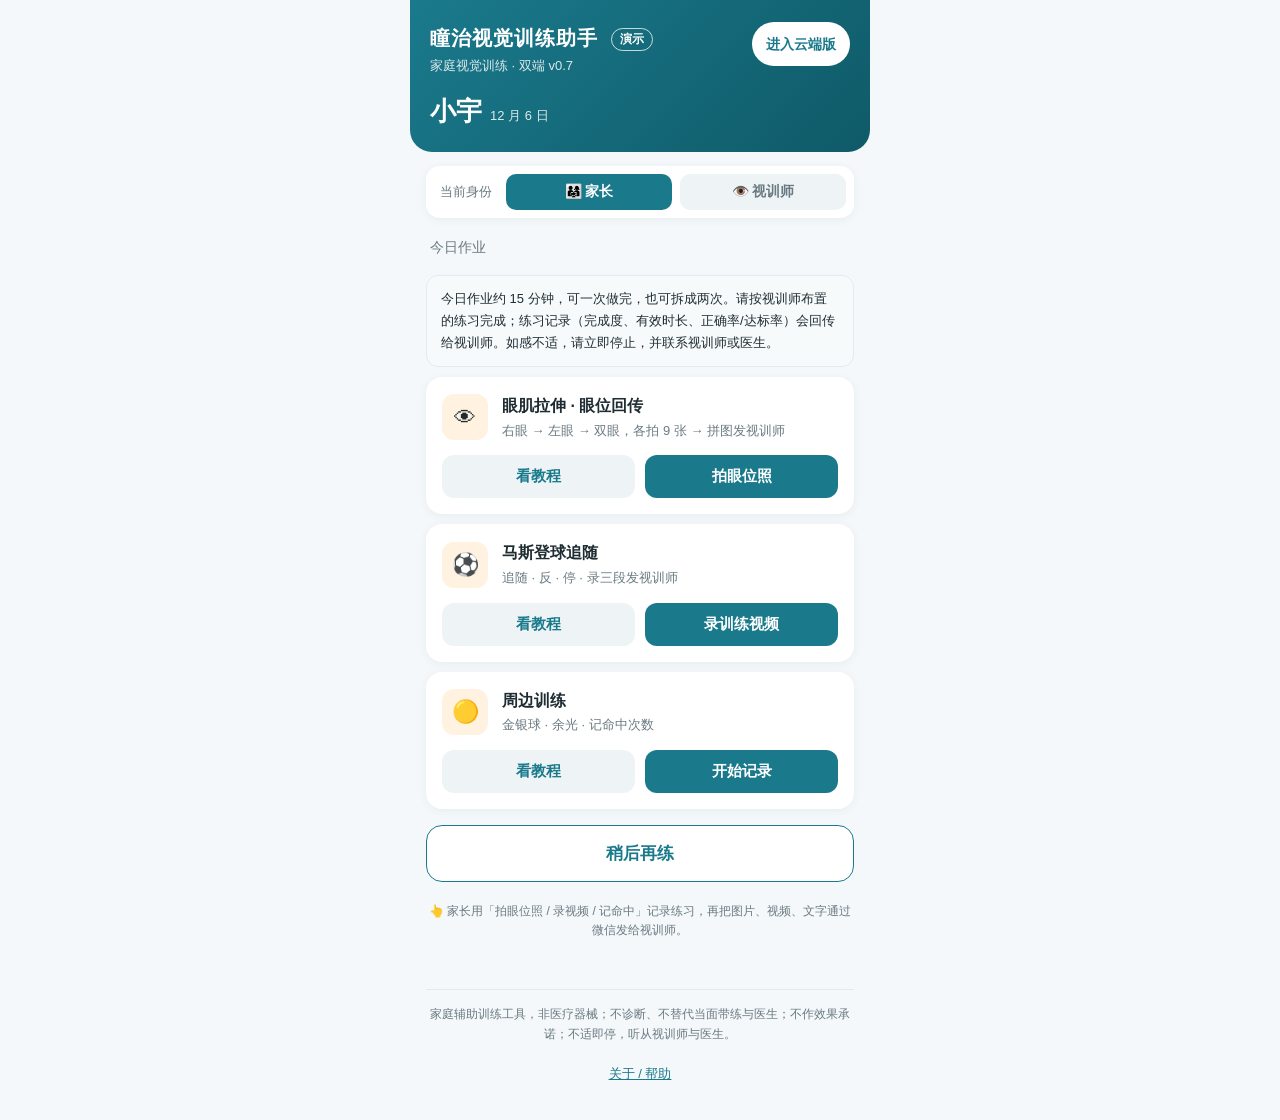
==== commit 78911a61: "打磨追视小球和哈特表的打卡路径，并落实已批的完成态与挂页入口。 练习结束先说明还没打卡，短时长和低正确率仍可记为今日完成；哈特没有对错时正确率留空。家长首页把日常回传降为次按钮，作业详情把开始练习放到" ====
--- a/index.html
+++ b/index.html
@@ -21,6 +21,12 @@
   .screen{ display:none; padding:0 0 40px; }
   .screen.active{ display:block; animation:fadeIn .25s ease; }
   @keyframes fadeIn{ from{opacity:0; transform:translateY(6px);} to{opacity:1; transform:none;} }
+  button:focus-visible, a:focus-visible, input:focus-visible, textarea:focus-visible, summary:focus-visible{
+    outline:2px solid var(--primary); outline-offset:2px;
+  }
+  @media (prefers-reduced-motion:reduce){
+    .screen, .screen.active{ animation:none !important; }
+  }
 
   /* ============ 顶部栏 ============ */
   .topbar{
@@ -28,7 +34,18 @@
     color:#fff; padding:22px 20px 20px; border-radius:0 0 22px 22px;
   }
   .topbar .back{ display:inline-block; margin-bottom:10px; font-size:14px; opacity:.9; cursor:pointer; }
+  .topbar-head{ display:flex; align-items:flex-start; justify-content:space-between; gap:12px; }
   .topbar .brand{ font-size:20px; font-weight:700; letter-spacing:1px; }
+  .demo-tag{
+    display:inline-block; margin-left:6px; vertical-align:2px; letter-spacing:0;
+    font-size:12px; font-weight:700; border:1px solid rgba(255,255,255,.75);
+    border-radius:999px; padding:1px 8px;
+  }
+  .cloud-cta{
+    flex-shrink:0; display:inline-flex; align-items:center; justify-content:center;
+    min-height:44px; padding:0 14px; border-radius:999px; background:#fff; color:var(--primary);
+    font-size:14px; font-weight:700; text-decoration:none;
+  }
   .topbar .sub{ font-size:13px; opacity:.85; margin-top:2px; }
   .topbar .child{ margin-top:14px; display:flex; align-items:baseline; gap:8px; }
   .topbar .child .name{ font-size:26px; font-weight:700; }
@@ -223,8 +240,13 @@
   <!-- ========== 1. 首页 / 今日计划 ========== -->
   <section id="screen-home" class="screen active">
     <div class="topbar">
-      <div class="brand">瞳治视觉训练助手</div>
-      <div class="sub">家庭视觉训练 · 双端 v0.7</div>
+      <div class="topbar-head">
+        <div>
+          <div class="brand">瞳治视觉训练助手 <span class="demo-tag">演示</span></div>
+          <div class="sub">家庭视觉训练 · 双端 v0.7</div>
+        </div>
+        <a class="cloud-cta" href="app.html">进入云端版</a>
+      </div>
       <div class="child">
         <span class="name" id="childName">小宇</span>
         <span class="date" id="todayDate"></span>
@@ -233,8 +255,8 @@
 
     <div class="role-bar">
       <span class="lbl">当前身份</span>
-      <button data-role="parent" class="active">👨‍👩‍👧 家长</button>
-      <button data-role="trainer">🧑‍⚕️ 视训师</button>
+      <button type="button" data-role="parent" class="active" aria-pressed="true">👨‍👩‍👧 家长</button>
+      <button type="button" data-role="trainer" aria-pressed="false">👁️ 视训师</button>
     </div>
 
     <div id="parentHome">
@@ -497,7 +519,7 @@
         <li>让孩子用<b>余光</b>去点银球，金银换着来</li>
         <li>点中一次，就在记录页点「命中 +1」</li>
       </ol>
-      <div class="tip">🔑 命中次数，就是训练师判断「周边视野有没有进步」的关键数据。</div>
+      <div class="tip">🔑 命中次数，就是视训师判断「周边视野有没有进步」的关键数据。</div>
     </div>
 
     <div class="block">
@@ -975,7 +997,11 @@
 function setRole(r){
   role = r;
   lsSet('role', r);
-  document.querySelectorAll('.role-bar button').forEach(b => b.classList.toggle('active', b.dataset.role === r));
+  document.querySelectorAll('.role-bar button').forEach(b => {
+    var on = b.dataset.role === r;
+    b.classList.toggle('active', on);
+    b.setAttribute('aria-pressed', on ? 'true' : 'false');
+  });
   $('parentHome').style.display = (r === 'parent') ? 'block' : 'none';
   $('trainerHome').style.display = (r === 'trainer') ? 'block' : 'none';
   if(r === 'trainer') renderChildren();
@@ -983,7 +1009,11 @@
   renderVideos();
 }
 function initRole(){
-  document.querySelectorAll('.role-bar button').forEach(b => b.classList.toggle('active', b.dataset.role === role));
+  document.querySelectorAll('.role-bar button').forEach(b => {
+    var on = b.dataset.role === role;
+    b.classList.toggle('active', on);
+    b.setAttribute('aria-pressed', on ? 'true' : 'false');
+  });
   $('parentHome').style.display = (role === 'parent') ? 'block' : 'none';
   $('trainerHome').style.display = (role === 'trainer') ? 'block' : 'none';
 }
@@ -992,7 +1022,7 @@
 });
 
 /* ---------- 指导视频：零后端（本地 IndexedDB + 视频直链） ----------
- *  训练师（TOB）能「添加/删除」；家长（TOC）只能「查看/播放」。
+ *  视训师（TOB）能「添加/删除」；家长（TOC）只能「查看/播放」。
  *  本地视频存 IndexedDB，仅本机浏览器有效；「视频链接」存 localStorage，
  *  家长在别的设备也能播（视频实际存在外部链接）。真跨设备上传 → 方案 B。 */
 let liveUrls = [];
